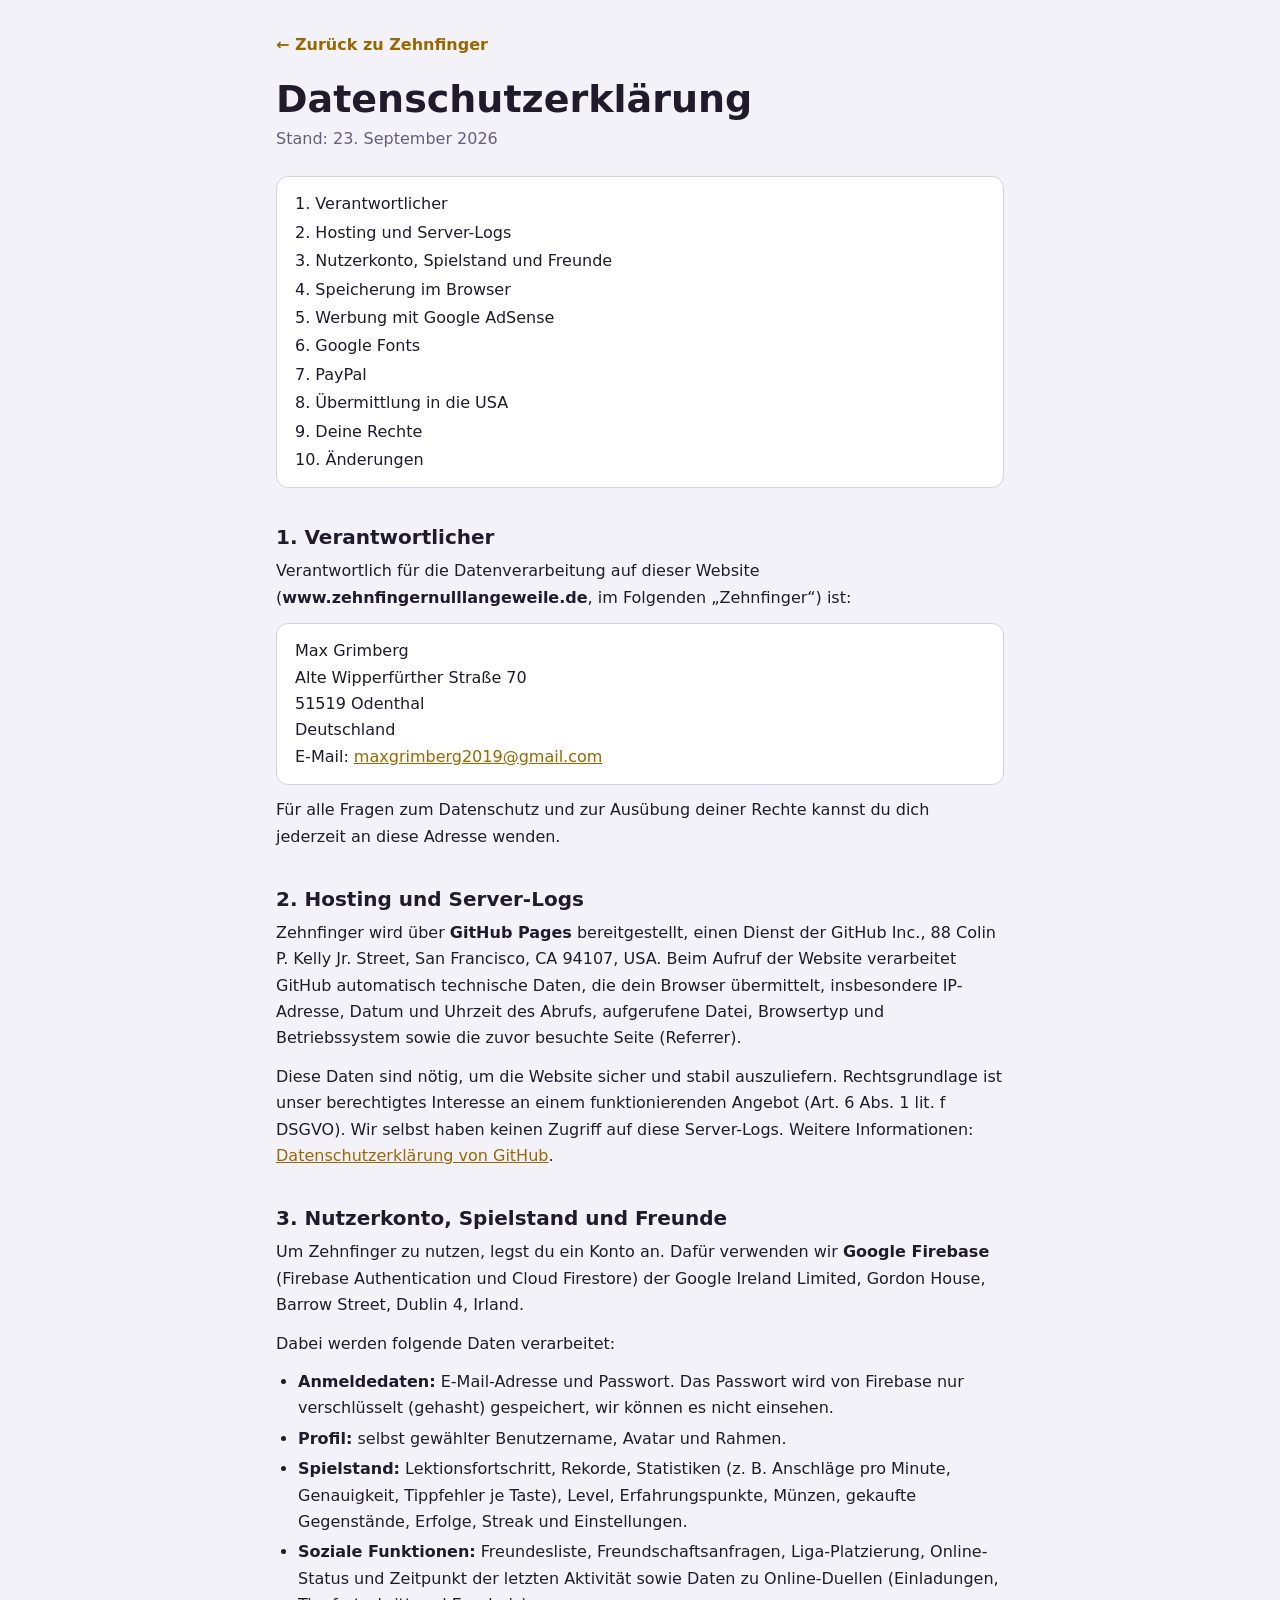
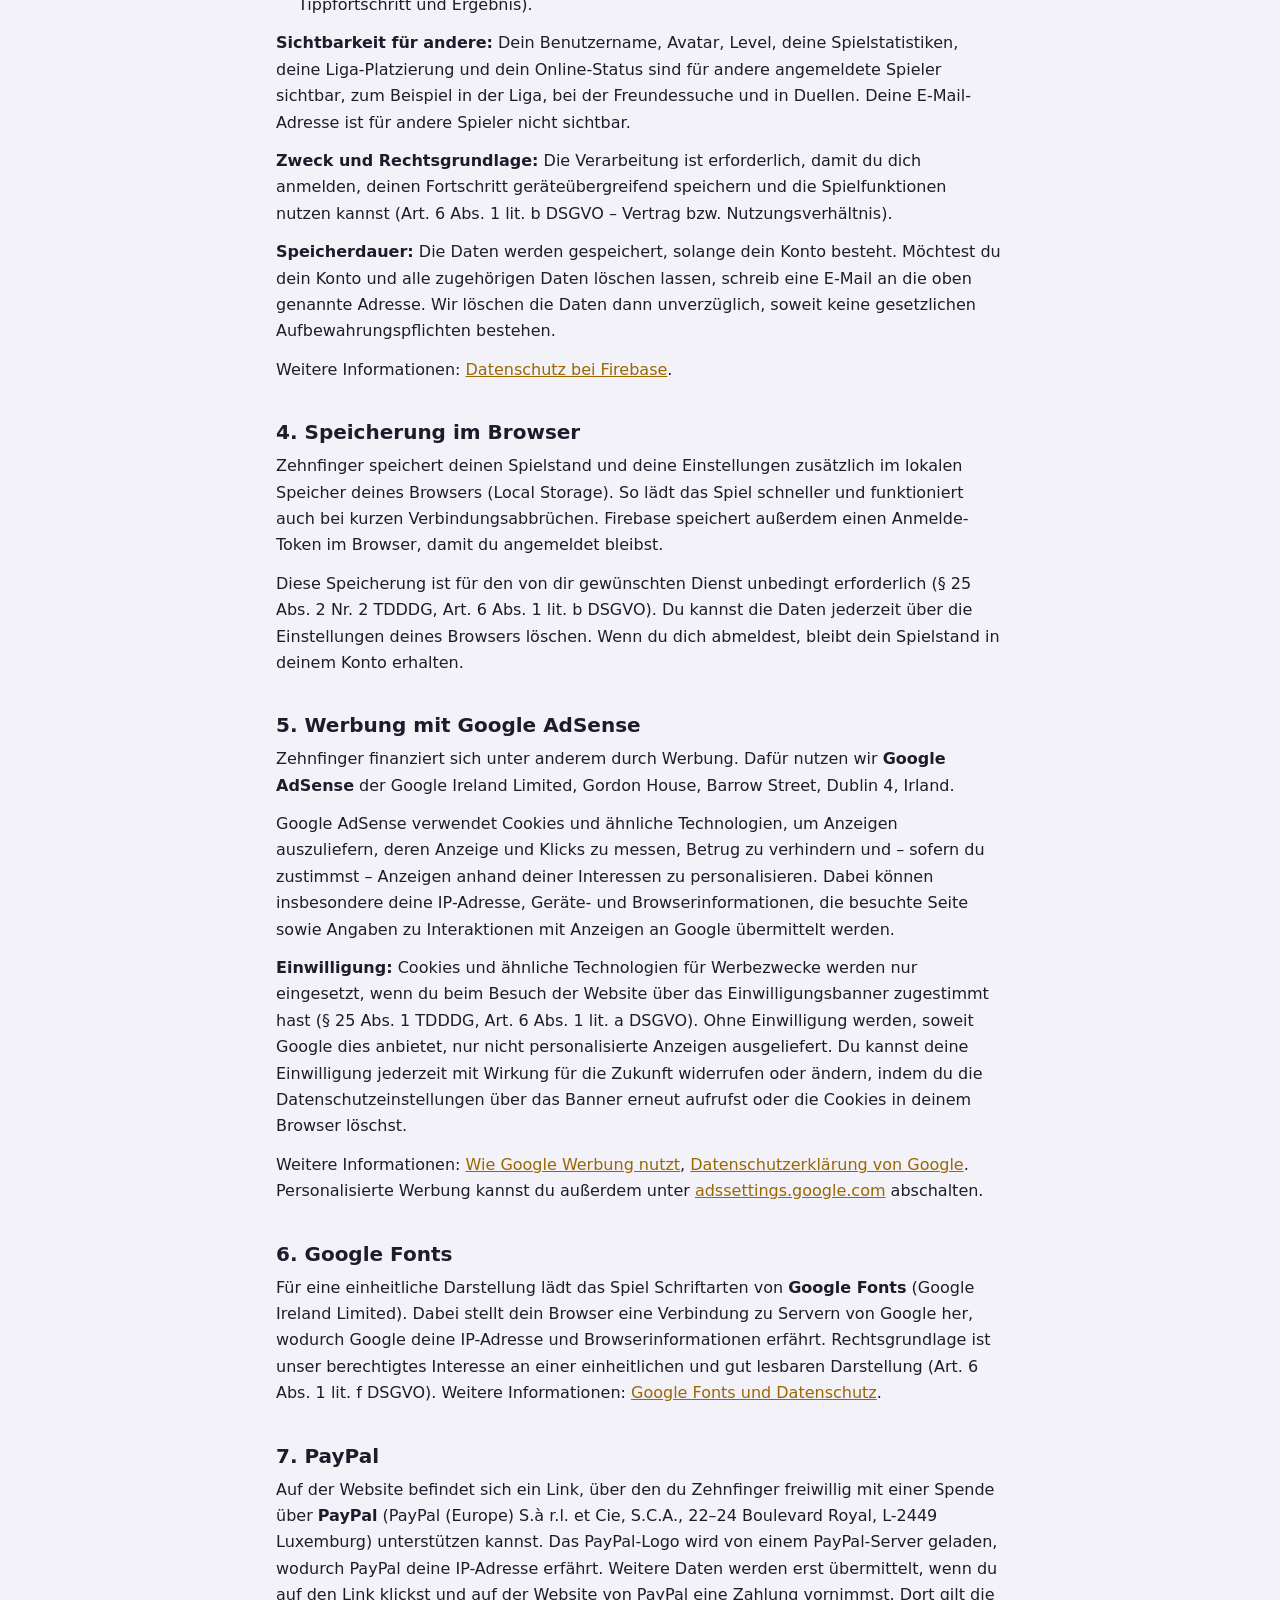
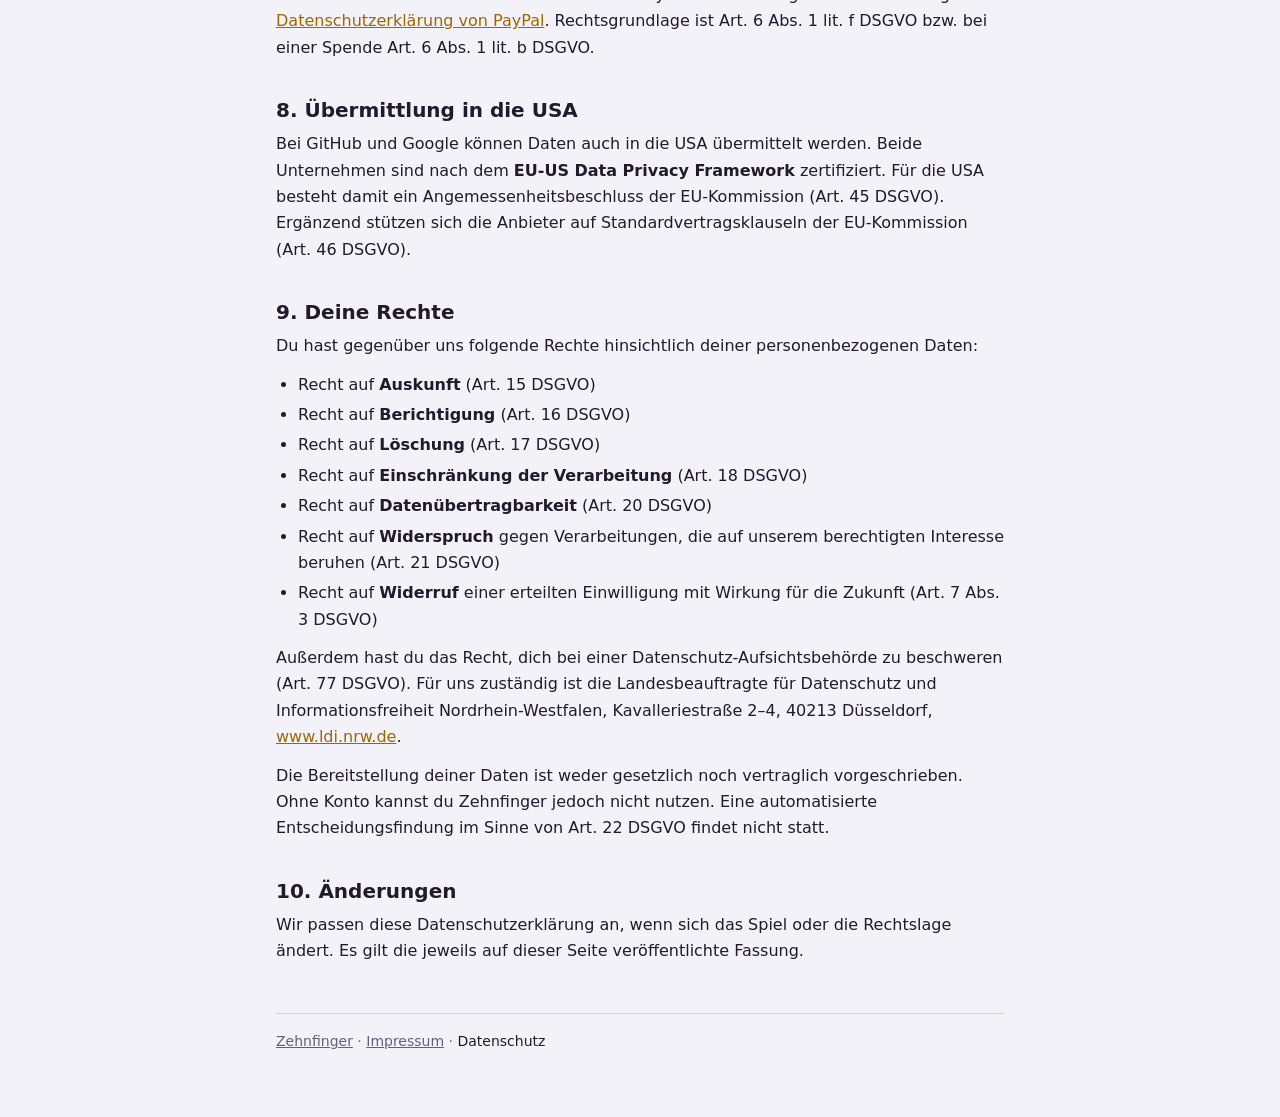
==== datenschutz.html @ feef71a9 "Datenschutzerklärung und Impressum hinzugefügt und im Spiel verlinkt Co-Authored-By: Claude Opus 5.5" ====
<!DOCTYPE html>
<html lang="de">
<head>
<meta charset="utf-8">
<meta name="viewport" content="width=device-width, initial-scale=1">
<title>Datenschutzerklärung – Zehnfinger</title>
<meta name="robots" content="index,follow">
<link rel="stylesheet" href="legal.css">
</head>
<body>
<main>
<a class="back" href="./">← Zurück zu Zehnfinger</a>
<h1>Datenschutzerklärung</h1>
<p class="muted">Stand: 23. September 2026</p>

<nav class="toc" aria-label="Inhalt">
  <a href="#verantwortlich">1. Verantwortlicher</a>
  <a href="#hosting">2. Hosting und Server-Logs</a>
  <a href="#konto">3. Nutzerkonto, Spielstand und Freunde</a>
  <a href="#lokal">4. Speicherung im Browser</a>
  <a href="#werbung">5. Werbung mit Google AdSense</a>
  <a href="#fonts">6. Google Fonts</a>
  <a href="#paypal">7. PayPal</a>
  <a href="#drittland">8. Übermittlung in die USA</a>
  <a href="#rechte">9. Deine Rechte</a>
  <a href="#aenderungen">10. Änderungen</a>
</nav>

<h2 id="verantwortlich">1. Verantwortlicher</h2>
<p>Verantwortlich für die Datenverarbeitung auf dieser Website (<b>www.zehnfingernulllangeweile.de</b>, im Folgenden „Zehnfinger“) ist:</p>
<address>Max Grimberg<br>Alte Wipperfürther Straße 70<br>51519 Odenthal<br>Deutschland<br>E-Mail: <a href="mailto:maxgrimberg2019@gmail.com">maxgrimberg2019@gmail.com</a></address>
<p>Für alle Fragen zum Datenschutz und zur Ausübung deiner Rechte kannst du dich jederzeit an diese Adresse wenden.</p>

<h2 id="hosting">2. Hosting und Server-Logs</h2>
<p>Zehnfinger wird über <b>GitHub Pages</b> bereitgestellt, einen Dienst der GitHub Inc., 88 Colin P. Kelly Jr. Street, San Francisco, CA 94107, USA. Beim Aufruf der Website verarbeitet GitHub automatisch technische Daten, die dein Browser übermittelt, insbesondere IP-Adresse, Datum und Uhrzeit des Abrufs, aufgerufene Datei, Browsertyp und Betriebssystem sowie die zuvor besuchte Seite (Referrer).</p>
<p>Diese Daten sind nötig, um die Website sicher und stabil auszuliefern. Rechtsgrundlage ist unser berechtigtes Interesse an einem funktionierenden Angebot (Art. 6 Abs. 1 lit. f DSGVO). Wir selbst haben keinen Zugriff auf diese Server-Logs. Weitere Informationen: <a href="https://docs.github.com/de/site-policy/privacy-policies/github-general-privacy-statement" target="_blank" rel="noopener">Datenschutzerklärung von GitHub</a>.</p>

<h2 id="konto">3. Nutzerkonto, Spielstand und Freunde</h2>
<p>Um Zehnfinger zu nutzen, legst du ein Konto an. Dafür verwenden wir <b>Google Firebase</b> (Firebase Authentication und Cloud Firestore) der Google Ireland Limited, Gordon House, Barrow Street, Dublin 4, Irland.</p>
<p>Dabei werden folgende Daten verarbeitet:</p>
<ul>
  <li><b>Anmeldedaten:</b> E-Mail-Adresse und Passwort. Das Passwort wird von Firebase nur verschlüsselt (gehasht) gespeichert, wir können es nicht einsehen.</li>
  <li><b>Profil:</b> selbst gewählter Benutzername, Avatar und Rahmen.</li>
  <li><b>Spielstand:</b> Lektionsfortschritt, Rekorde, Statistiken (z. B. Anschläge pro Minute, Genauigkeit, Tippfehler je Taste), Level, Erfahrungspunkte, Münzen, gekaufte Gegenstände, Erfolge, Streak und Einstellungen.</li>
  <li><b>Soziale Funktionen:</b> Freundesliste, Freundschaftsanfragen, Liga-Platzierung, Online-Status und Zeitpunkt der letzten Aktivität sowie Daten zu Online-Duellen (Einladungen, Tippfortschritt und Ergebnis).</li>
</ul>
<p><b>Sichtbarkeit für andere:</b> Dein Benutzername, Avatar, Level, deine Spielstatistiken, deine Liga-Platzierung und dein Online-Status sind für andere angemeldete Spieler sichtbar, zum Beispiel in der Liga, bei der Freundessuche und in Duellen. Deine E-Mail-Adresse ist für andere Spieler nicht sichtbar.</p>
<p><b>Zweck und Rechtsgrundlage:</b> Die Verarbeitung ist erforderlich, damit du dich anmelden, deinen Fortschritt geräteübergreifend speichern und die Spielfunktionen nutzen kannst (Art. 6 Abs. 1 lit. b DSGVO – Vertrag bzw. Nutzungsverhältnis).</p>
<p><b>Speicherdauer:</b> Die Daten werden gespeichert, solange dein Konto besteht. Möchtest du dein Konto und alle zugehörigen Daten löschen lassen, schreib eine E-Mail an die oben genannte Adresse. Wir löschen die Daten dann unverzüglich, soweit keine gesetzlichen Aufbewahrungspflichten bestehen.</p>
<p>Weitere Informationen: <a href="https://firebase.google.com/support/privacy" target="_blank" rel="noopener">Datenschutz bei Firebase</a>.</p>

<h2 id="lokal">4. Speicherung im Browser</h2>
<p>Zehnfinger speichert deinen Spielstand und deine Einstellungen zusätzlich im lokalen Speicher deines Browsers (Local Storage). So lädt das Spiel schneller und funktioniert auch bei kurzen Verbindungsabbrüchen. Firebase speichert außerdem einen Anmelde-Token im Browser, damit du angemeldet bleibst.</p>
<p>Diese Speicherung ist für den von dir gewünschten Dienst unbedingt erforderlich (§ 25 Abs. 2 Nr. 2 TDDDG, Art. 6 Abs. 1 lit. b DSGVO). Du kannst die Daten jederzeit über die Einstellungen deines Browsers löschen. Wenn du dich abmeldest, bleibt dein Spielstand in deinem Konto erhalten.</p>

<h2 id="werbung">5. Werbung mit Google AdSense</h2>
<p>Zehnfinger finanziert sich unter anderem durch Werbung. Dafür nutzen wir <b>Google AdSense</b> der Google Ireland Limited, Gordon House, Barrow Street, Dublin 4, Irland.</p>
<p>Google AdSense verwendet Cookies und ähnliche Technologien, um Anzeigen auszuliefern, deren Anzeige und Klicks zu messen, Betrug zu verhindern und – sofern du zustimmst – Anzeigen anhand deiner Interessen zu personalisieren. Dabei können insbesondere deine IP-Adresse, Geräte- und Browserinformationen, die besuchte Seite sowie Angaben zu Interaktionen mit Anzeigen an Google übermittelt werden.</p>
<p><b>Einwilligung:</b> Cookies und ähnliche Technologien für Werbezwecke werden nur eingesetzt, wenn du beim Besuch der Website über das Einwilligungsbanner zugestimmt hast (§ 25 Abs. 1 TDDDG, Art. 6 Abs. 1 lit. a DSGVO). Ohne Einwilligung werden, soweit Google dies anbietet, nur nicht personalisierte Anzeigen ausgeliefert. Du kannst deine Einwilligung jederzeit mit Wirkung für die Zukunft widerrufen oder ändern, indem du die Datenschutzeinstellungen über das Banner erneut aufrufst oder die Cookies in deinem Browser löschst.</p>
<p>Weitere Informationen: <a href="https://policies.google.com/technologies/ads?hl=de" target="_blank" rel="noopener">Wie Google Werbung nutzt</a>, <a href="https://policies.google.com/privacy?hl=de" target="_blank" rel="noopener">Datenschutzerklärung von Google</a>. Personalisierte Werbung kannst du außerdem unter <a href="https://adssettings.google.com" target="_blank" rel="noopener">adssettings.google.com</a> abschalten.</p>

<h2 id="fonts">6. Google Fonts</h2>
<p>Für eine einheitliche Darstellung lädt das Spiel Schriftarten von <b>Google Fonts</b> (Google Ireland Limited). Dabei stellt dein Browser eine Verbindung zu Servern von Google her, wodurch Google deine IP-Adresse und Browserinformationen erfährt. Rechtsgrundlage ist unser berechtigtes Interesse an einer einheitlichen und gut lesbaren Darstellung (Art. 6 Abs. 1 lit. f DSGVO). Weitere Informationen: <a href="https://developers.google.com/fonts/faq/privacy?hl=de" target="_blank" rel="noopener">Google Fonts und Datenschutz</a>.</p>

<h2 id="paypal">7. PayPal</h2>
<p>Auf der Website befindet sich ein Link, über den du Zehnfinger freiwillig mit einer Spende über <b>PayPal</b> (PayPal (Europe) S.à r.l. et Cie, S.C.A., 22–24 Boulevard Royal, L-2449 Luxemburg) unterstützen kannst. Das PayPal-Logo wird von einem PayPal-Server geladen, wodurch PayPal deine IP-Adresse erfährt. Weitere Daten werden erst übermittelt, wenn du auf den Link klickst und auf der Website von PayPal eine Zahlung vornimmst. Dort gilt die <a href="https://www.paypal.com/de/legalhub/privacy-full" target="_blank" rel="noopener">Datenschutzerklärung von PayPal</a>. Rechtsgrundlage ist Art. 6 Abs. 1 lit. f DSGVO bzw. bei einer Spende Art. 6 Abs. 1 lit. b DSGVO.</p>

<h2 id="drittland">8. Übermittlung in die USA</h2>
<p>Bei GitHub und Google können Daten auch in die USA übermittelt werden. Beide Unternehmen sind nach dem <b>EU-US Data Privacy Framework</b> zertifiziert. Für die USA besteht damit ein Angemessenheitsbeschluss der EU-Kommission (Art. 45 DSGVO). Ergänzend stützen sich die Anbieter auf Standardvertragsklauseln der EU-Kommission (Art. 46 DSGVO).</p>

<h2 id="rechte">9. Deine Rechte</h2>
<p>Du hast gegenüber uns folgende Rechte hinsichtlich deiner personenbezogenen Daten:</p>
<ul>
  <li>Recht auf <b>Auskunft</b> (Art. 15 DSGVO)</li>
  <li>Recht auf <b>Berichtigung</b> (Art. 16 DSGVO)</li>
  <li>Recht auf <b>Löschung</b> (Art. 17 DSGVO)</li>
  <li>Recht auf <b>Einschränkung der Verarbeitung</b> (Art. 18 DSGVO)</li>
  <li>Recht auf <b>Datenübertragbarkeit</b> (Art. 20 DSGVO)</li>
  <li>Recht auf <b>Widerspruch</b> gegen Verarbeitungen, die auf unserem berechtigten Interesse beruhen (Art. 21 DSGVO)</li>
  <li>Recht auf <b>Widerruf</b> einer erteilten Einwilligung mit Wirkung für die Zukunft (Art. 7 Abs. 3 DSGVO)</li>
</ul>
<p>Außerdem hast du das Recht, dich bei einer Datenschutz-Aufsichtsbehörde zu beschweren (Art. 77 DSGVO). Für uns zuständig ist die Landesbeauftragte für Datenschutz und Informationsfreiheit Nordrhein-Westfalen, Kavalleriestraße 2–4, 40213 Düsseldorf, <a href="https://www.ldi.nrw.de" target="_blank" rel="noopener">www.ldi.nrw.de</a>.</p>
<p>Die Bereitstellung deiner Daten ist weder gesetzlich noch vertraglich vorgeschrieben. Ohne Konto kannst du Zehnfinger jedoch nicht nutzen. Eine automatisierte Entscheidungsfindung im Sinne von Art. 22 DSGVO findet nicht statt.</p>

<h2 id="aenderungen">10. Änderungen</h2>
<p>Wir passen diese Datenschutzerklärung an, wenn sich das Spiel oder die Rechtslage ändert. Es gilt die jeweils auf dieser Seite veröffentlichte Fassung.</p>

<footer><a href="./">Zehnfinger</a> · <a href="impressum.html">Impressum</a> · <a href="datenschutz.html" aria-current="page">Datenschutz</a></footer>
</main>
</body>
</html>
---- legal.css ----
/* Gemeinsames Aussehen für Impressum und Datenschutz, passend zu den Farben des Spiels.
   Bewusst nur Systemschriften, damit diese Seiten nichts von Dritten nachladen. */
:root{--bg:#17151F;--surface:#211E2C;--line:#3A3549;--text:#EEEAF6;--muted:#A39DB8;--accent:#FFC857;color-scheme:dark}
@media (prefers-color-scheme:light){:root{--bg:#F4F2F9;--surface:#FFFFFF;--line:#D6D0E4;--text:#1F1B2B;--muted:#655E79;--accent:#9A6700;color-scheme:light}}
*{box-sizing:border-box}
body{margin:0;background:var(--bg);color:var(--text);font:16px/1.65 system-ui,-apple-system,'Segoe UI',Roboto,sans-serif;-webkit-font-smoothing:antialiased}
main{max-width:760px;margin:0 auto;padding:32px 16px 64px}
a{color:var(--accent)}
.back{display:inline-block;margin-bottom:20px;text-decoration:none;font-weight:600}
.back:hover{text-decoration:underline}
h1{font-size:clamp(28px,6vw,38px);line-height:1.15;margin:0 0 4px}
h2{font-size:20px;line-height:1.3;margin:36px 0 8px;scroll-margin-top:16px}
p,ul{margin:0 0 12px}
ul{padding-left:22px}
li{margin-bottom:4px}
address{font-style:normal;background:var(--surface);border:1px solid var(--line);border-radius:12px;padding:14px 18px;margin:0 0 12px}
.muted{color:var(--muted)}
.toc{display:grid;gap:2px;background:var(--surface);border:1px solid var(--line);border-radius:12px;padding:14px 18px;margin:24px 0 8px}
.toc a{text-decoration:none;color:var(--text)}
.toc a:hover{color:var(--accent)}
footer{margin-top:48px;padding-top:16px;border-top:1px solid var(--line);color:var(--muted);font-size:14px}
footer a{color:var(--muted)}
footer a[aria-current]{color:var(--text);text-decoration:none}
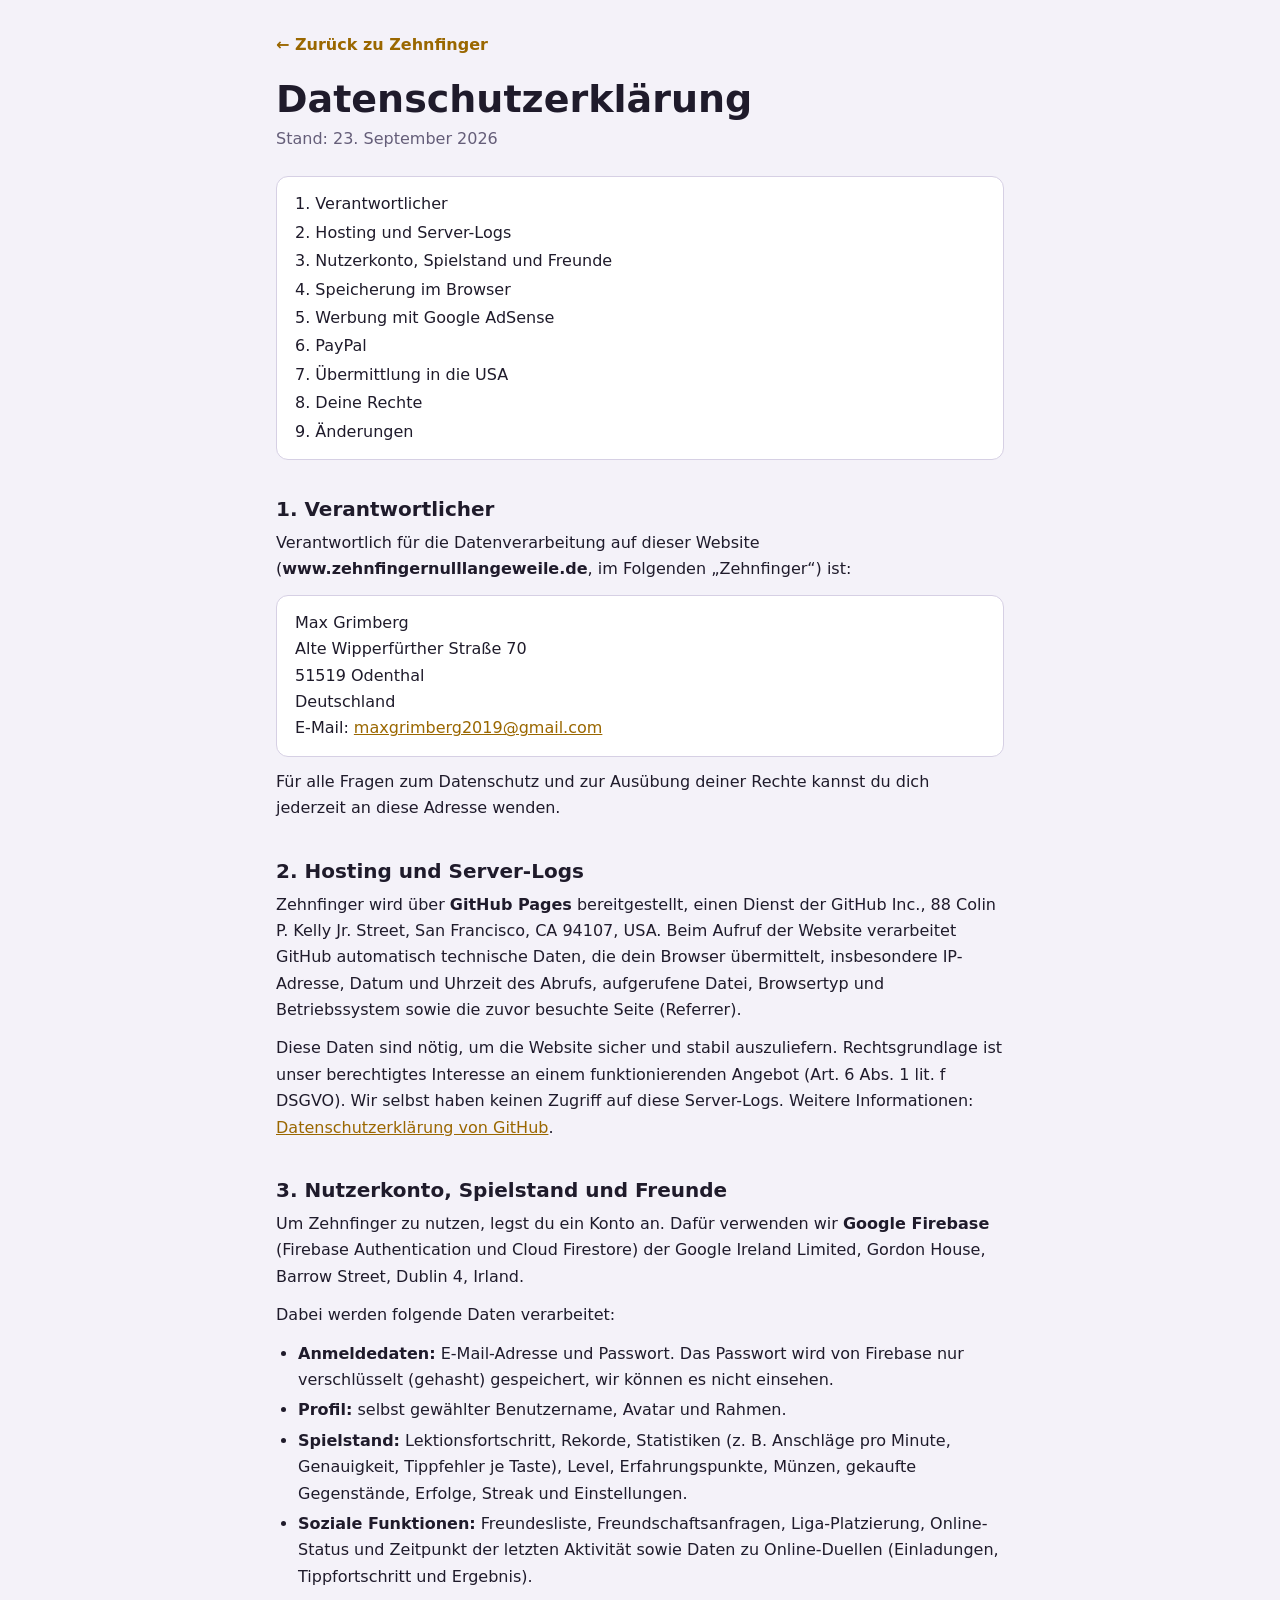
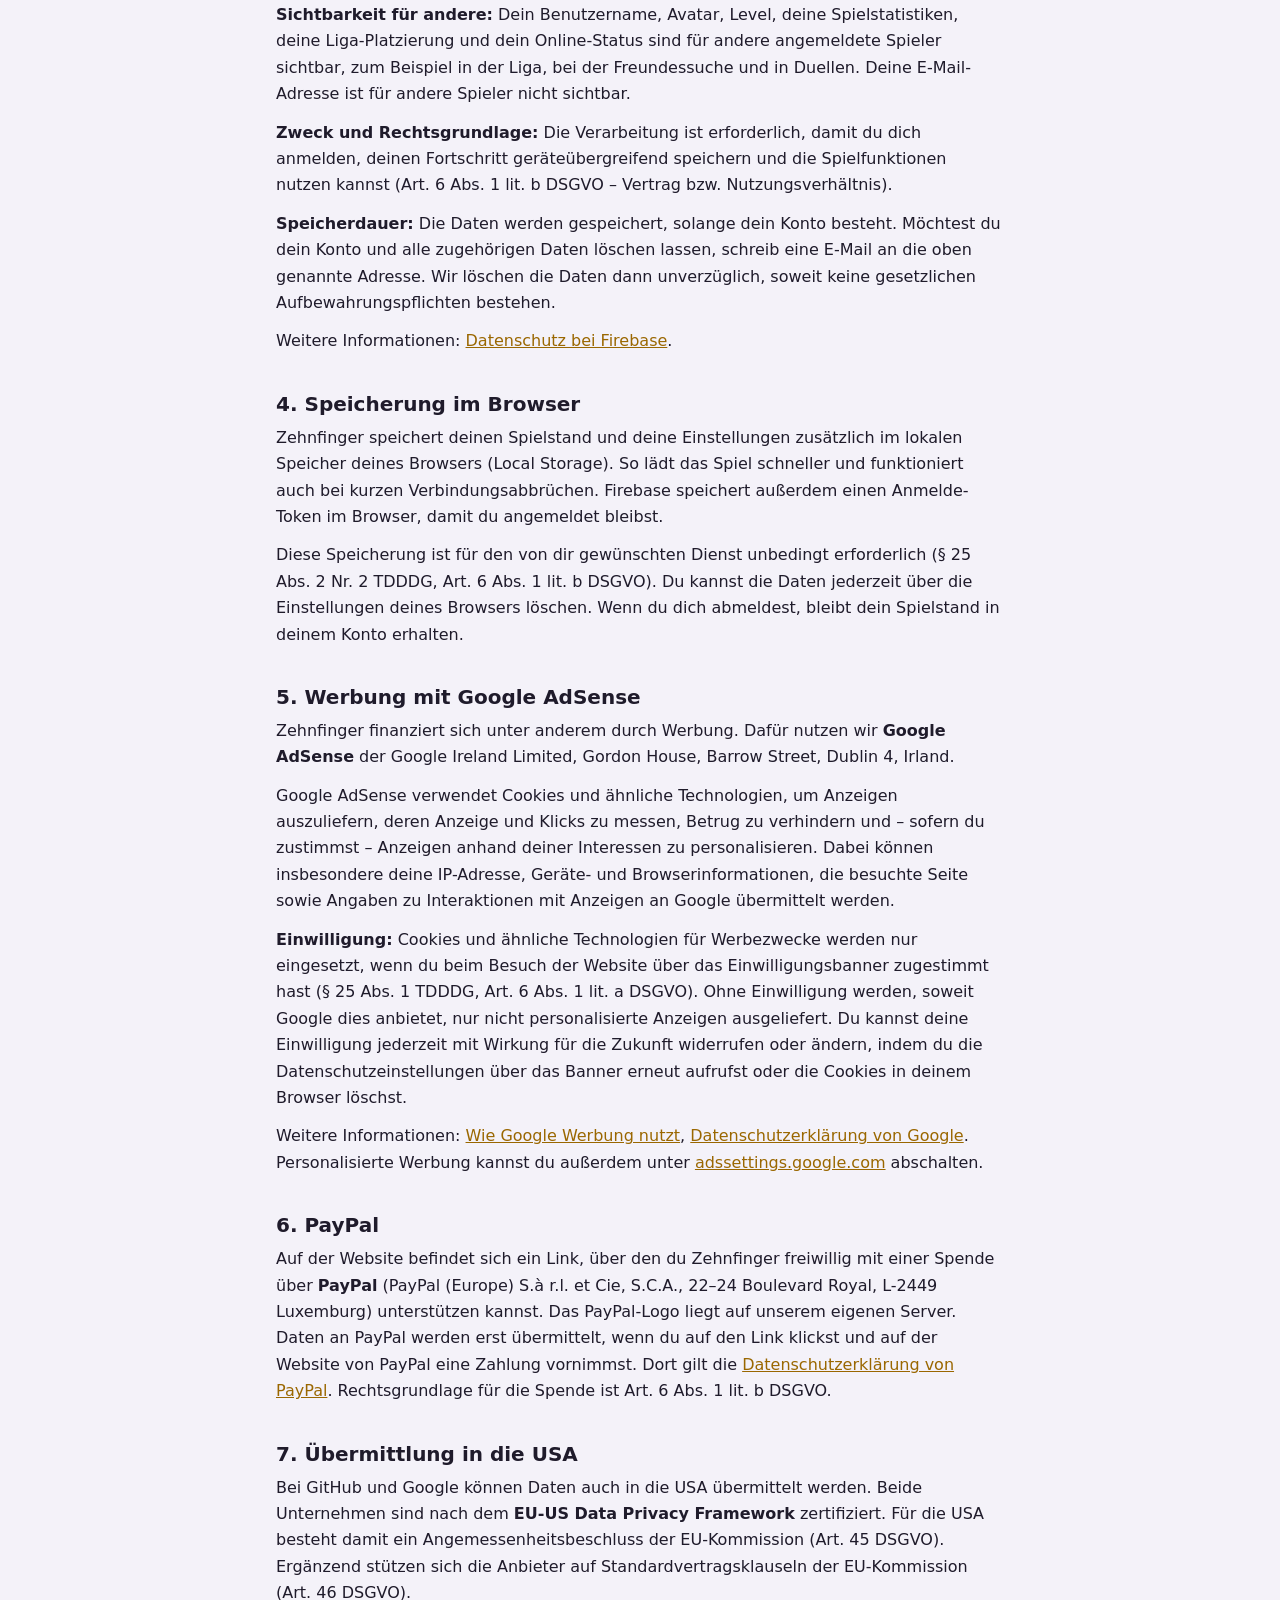
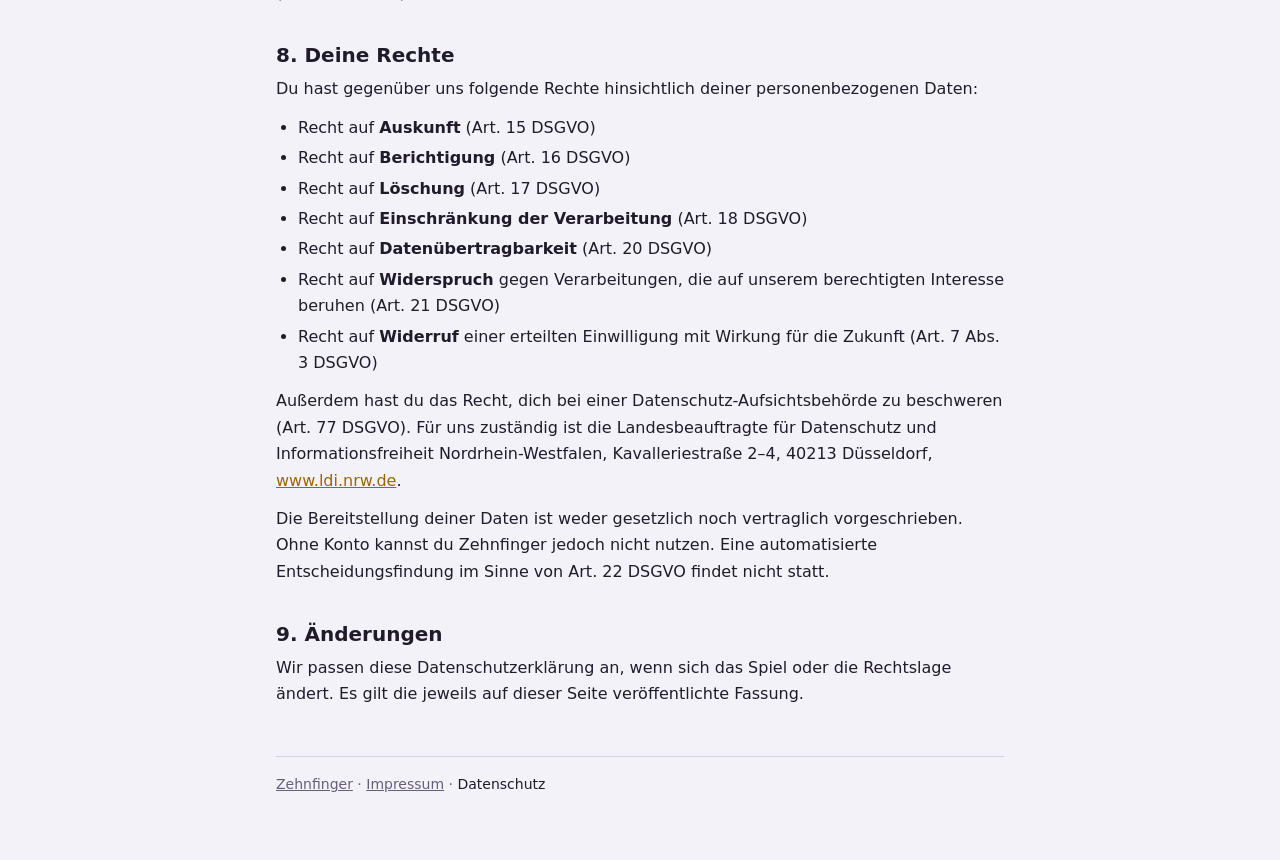
==== commit 107cb91c: "Schriften und PayPal-Logo lokal gehostet statt von Google/PayPal geladen Co-Authored-By: Claude Opus" ====
--- a/datenschutz.html
+++ b/datenschutz.html
@@ -19,11 +19,10 @@
   <a href="#konto">3. Nutzerkonto, Spielstand und Freunde</a>
   <a href="#lokal">4. Speicherung im Browser</a>
   <a href="#werbung">5. Werbung mit Google AdSense</a>
-  <a href="#fonts">6. Google Fonts</a>
-  <a href="#paypal">7. PayPal</a>
-  <a href="#drittland">8. Übermittlung in die USA</a>
-  <a href="#rechte">9. Deine Rechte</a>
-  <a href="#aenderungen">10. Änderungen</a>
+  <a href="#paypal">6. PayPal</a>
+  <a href="#drittland">7. Übermittlung in die USA</a>
+  <a href="#rechte">8. Deine Rechte</a>
+  <a href="#aenderungen">9. Änderungen</a>
 </nav>
 
 <h2 id="verantwortlich">1. Verantwortlicher</h2>
@@ -59,16 +58,14 @@
 <p><b>Einwilligung:</b> Cookies und ähnliche Technologien für Werbezwecke werden nur eingesetzt, wenn du beim Besuch der Website über das Einwilligungsbanner zugestimmt hast (§ 25 Abs. 1 TDDDG, Art. 6 Abs. 1 lit. a DSGVO). Ohne Einwilligung werden, soweit Google dies anbietet, nur nicht personalisierte Anzeigen ausgeliefert. Du kannst deine Einwilligung jederzeit mit Wirkung für die Zukunft widerrufen oder ändern, indem du die Datenschutzeinstellungen über das Banner erneut aufrufst oder die Cookies in deinem Browser löschst.</p>
 <p>Weitere Informationen: <a href="https://policies.google.com/technologies/ads?hl=de" target="_blank" rel="noopener">Wie Google Werbung nutzt</a>, <a href="https://policies.google.com/privacy?hl=de" target="_blank" rel="noopener">Datenschutzerklärung von Google</a>. Personalisierte Werbung kannst du außerdem unter <a href="https://adssettings.google.com" target="_blank" rel="noopener">adssettings.google.com</a> abschalten.</p>
 
-<h2 id="fonts">6. Google Fonts</h2>
-<p>Für eine einheitliche Darstellung lädt das Spiel Schriftarten von <b>Google Fonts</b> (Google Ireland Limited). Dabei stellt dein Browser eine Verbindung zu Servern von Google her, wodurch Google deine IP-Adresse und Browserinformationen erfährt. Rechtsgrundlage ist unser berechtigtes Interesse an einer einheitlichen und gut lesbaren Darstellung (Art. 6 Abs. 1 lit. f DSGVO). Weitere Informationen: <a href="https://developers.google.com/fonts/faq/privacy?hl=de" target="_blank" rel="noopener">Google Fonts und Datenschutz</a>.</p>
 
-<h2 id="paypal">7. PayPal</h2>
-<p>Auf der Website befindet sich ein Link, über den du Zehnfinger freiwillig mit einer Spende über <b>PayPal</b> (PayPal (Europe) S.à r.l. et Cie, S.C.A., 22–24 Boulevard Royal, L-2449 Luxemburg) unterstützen kannst. Das PayPal-Logo wird von einem PayPal-Server geladen, wodurch PayPal deine IP-Adresse erfährt. Weitere Daten werden erst übermittelt, wenn du auf den Link klickst und auf der Website von PayPal eine Zahlung vornimmst. Dort gilt die <a href="https://www.paypal.com/de/legalhub/privacy-full" target="_blank" rel="noopener">Datenschutzerklärung von PayPal</a>. Rechtsgrundlage ist Art. 6 Abs. 1 lit. f DSGVO bzw. bei einer Spende Art. 6 Abs. 1 lit. b DSGVO.</p>
+<h2 id="paypal">6. PayPal</h2>
+<p>Auf der Website befindet sich ein Link, über den du Zehnfinger freiwillig mit einer Spende über <b>PayPal</b> (PayPal (Europe) S.à r.l. et Cie, S.C.A., 22–24 Boulevard Royal, L-2449 Luxemburg) unterstützen kannst. Das PayPal-Logo liegt auf unserem eigenen Server. Daten an PayPal werden erst übermittelt, wenn du auf den Link klickst und auf der Website von PayPal eine Zahlung vornimmst. Dort gilt die <a href="https://www.paypal.com/de/legalhub/privacy-full" target="_blank" rel="noopener">Datenschutzerklärung von PayPal</a>. Rechtsgrundlage für die Spende ist Art. 6 Abs. 1 lit. b DSGVO.</p>
 
-<h2 id="drittland">8. Übermittlung in die USA</h2>
+<h2 id="drittland">7. Übermittlung in die USA</h2>
 <p>Bei GitHub und Google können Daten auch in die USA übermittelt werden. Beide Unternehmen sind nach dem <b>EU-US Data Privacy Framework</b> zertifiziert. Für die USA besteht damit ein Angemessenheitsbeschluss der EU-Kommission (Art. 45 DSGVO). Ergänzend stützen sich die Anbieter auf Standardvertragsklauseln der EU-Kommission (Art. 46 DSGVO).</p>
 
-<h2 id="rechte">9. Deine Rechte</h2>
+<h2 id="rechte">8. Deine Rechte</h2>
 <p>Du hast gegenüber uns folgende Rechte hinsichtlich deiner personenbezogenen Daten:</p>
 <ul>
   <li>Recht auf <b>Auskunft</b> (Art. 15 DSGVO)</li>
@@ -82,7 +79,7 @@
 <p>Außerdem hast du das Recht, dich bei einer Datenschutz-Aufsichtsbehörde zu beschweren (Art. 77 DSGVO). Für uns zuständig ist die Landesbeauftragte für Datenschutz und Informationsfreiheit Nordrhein-Westfalen, Kavalleriestraße 2–4, 40213 Düsseldorf, <a href="https://www.ldi.nrw.de" target="_blank" rel="noopener">www.ldi.nrw.de</a>.</p>
 <p>Die Bereitstellung deiner Daten ist weder gesetzlich noch vertraglich vorgeschrieben. Ohne Konto kannst du Zehnfinger jedoch nicht nutzen. Eine automatisierte Entscheidungsfindung im Sinne von Art. 22 DSGVO findet nicht statt.</p>
 
-<h2 id="aenderungen">10. Änderungen</h2>
+<h2 id="aenderungen">9. Änderungen</h2>
 <p>Wir passen diese Datenschutzerklärung an, wenn sich das Spiel oder die Rechtslage ändert. Es gilt die jeweils auf dieser Seite veröffentlichte Fassung.</p>
 
 <footer><a href="./">Zehnfinger</a> · <a href="impressum.html">Impressum</a> · <a href="datenschutz.html" aria-current="page">Datenschutz</a></footer>
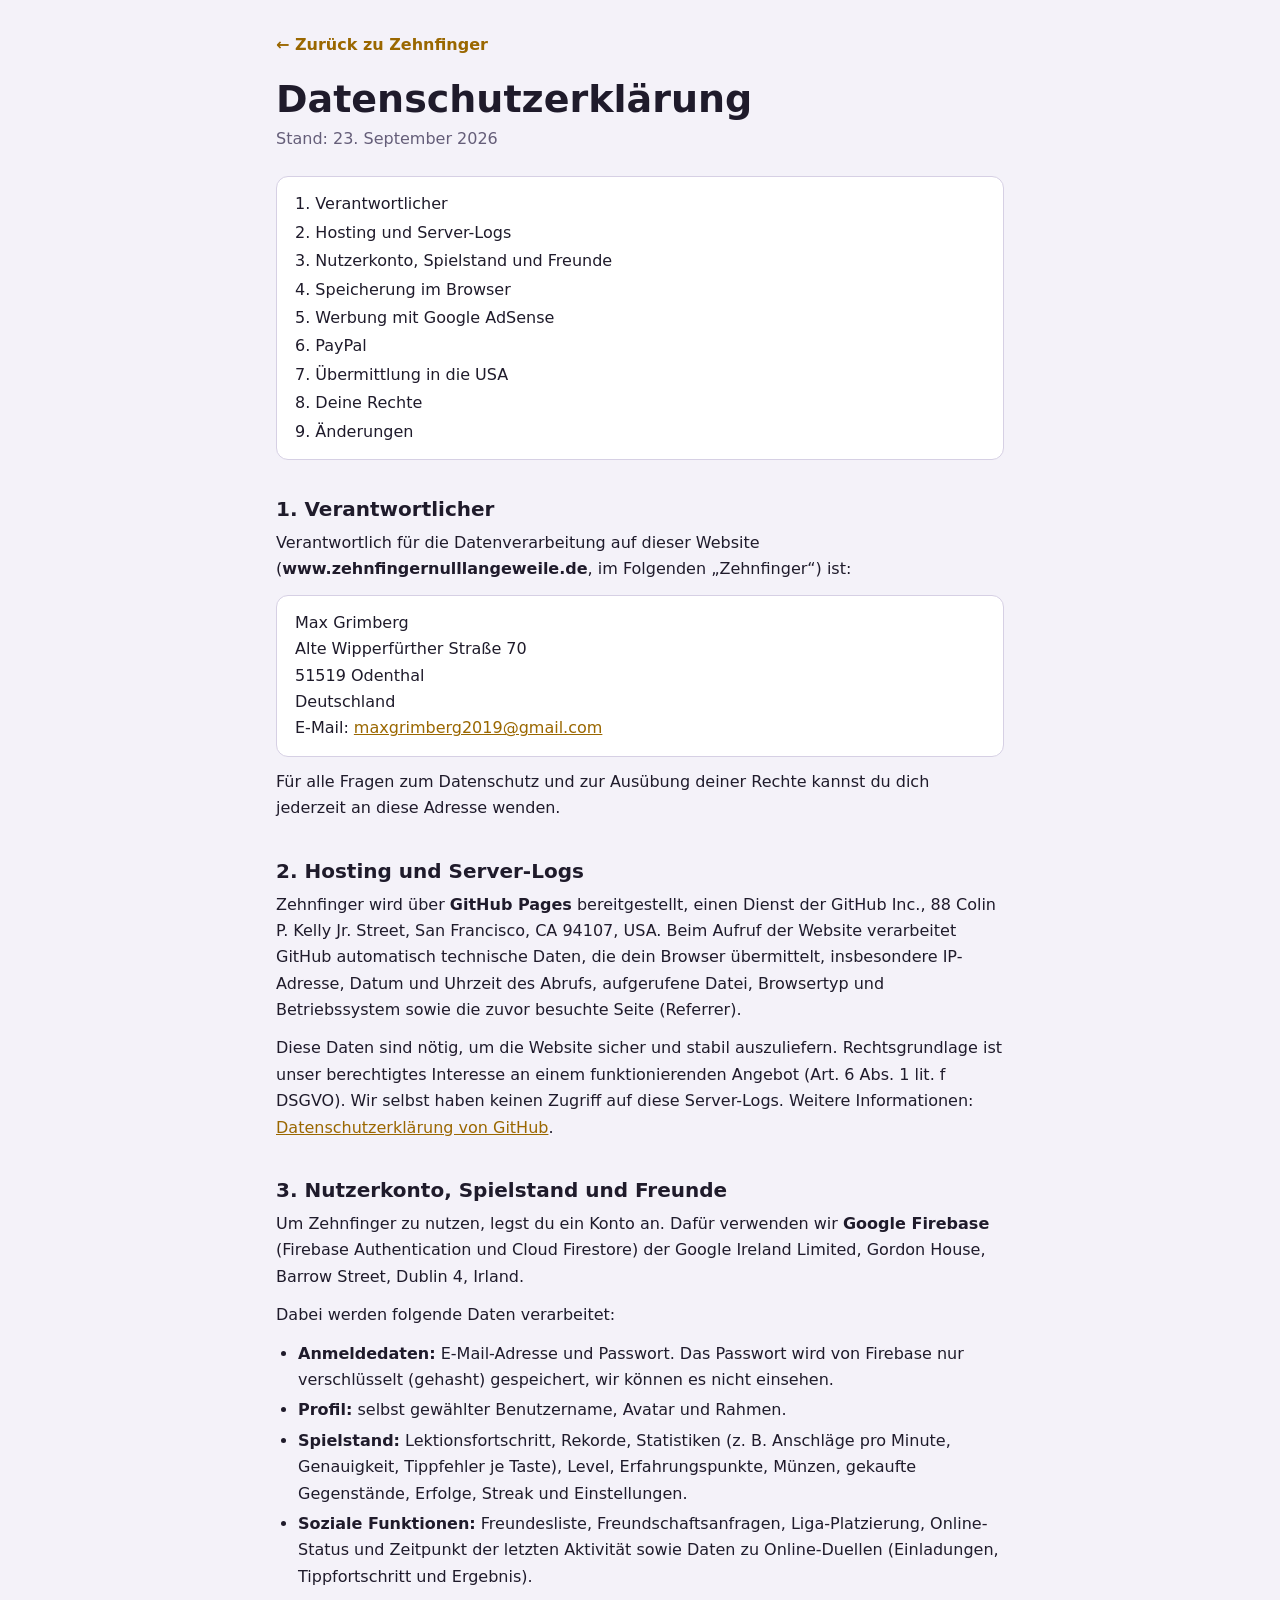
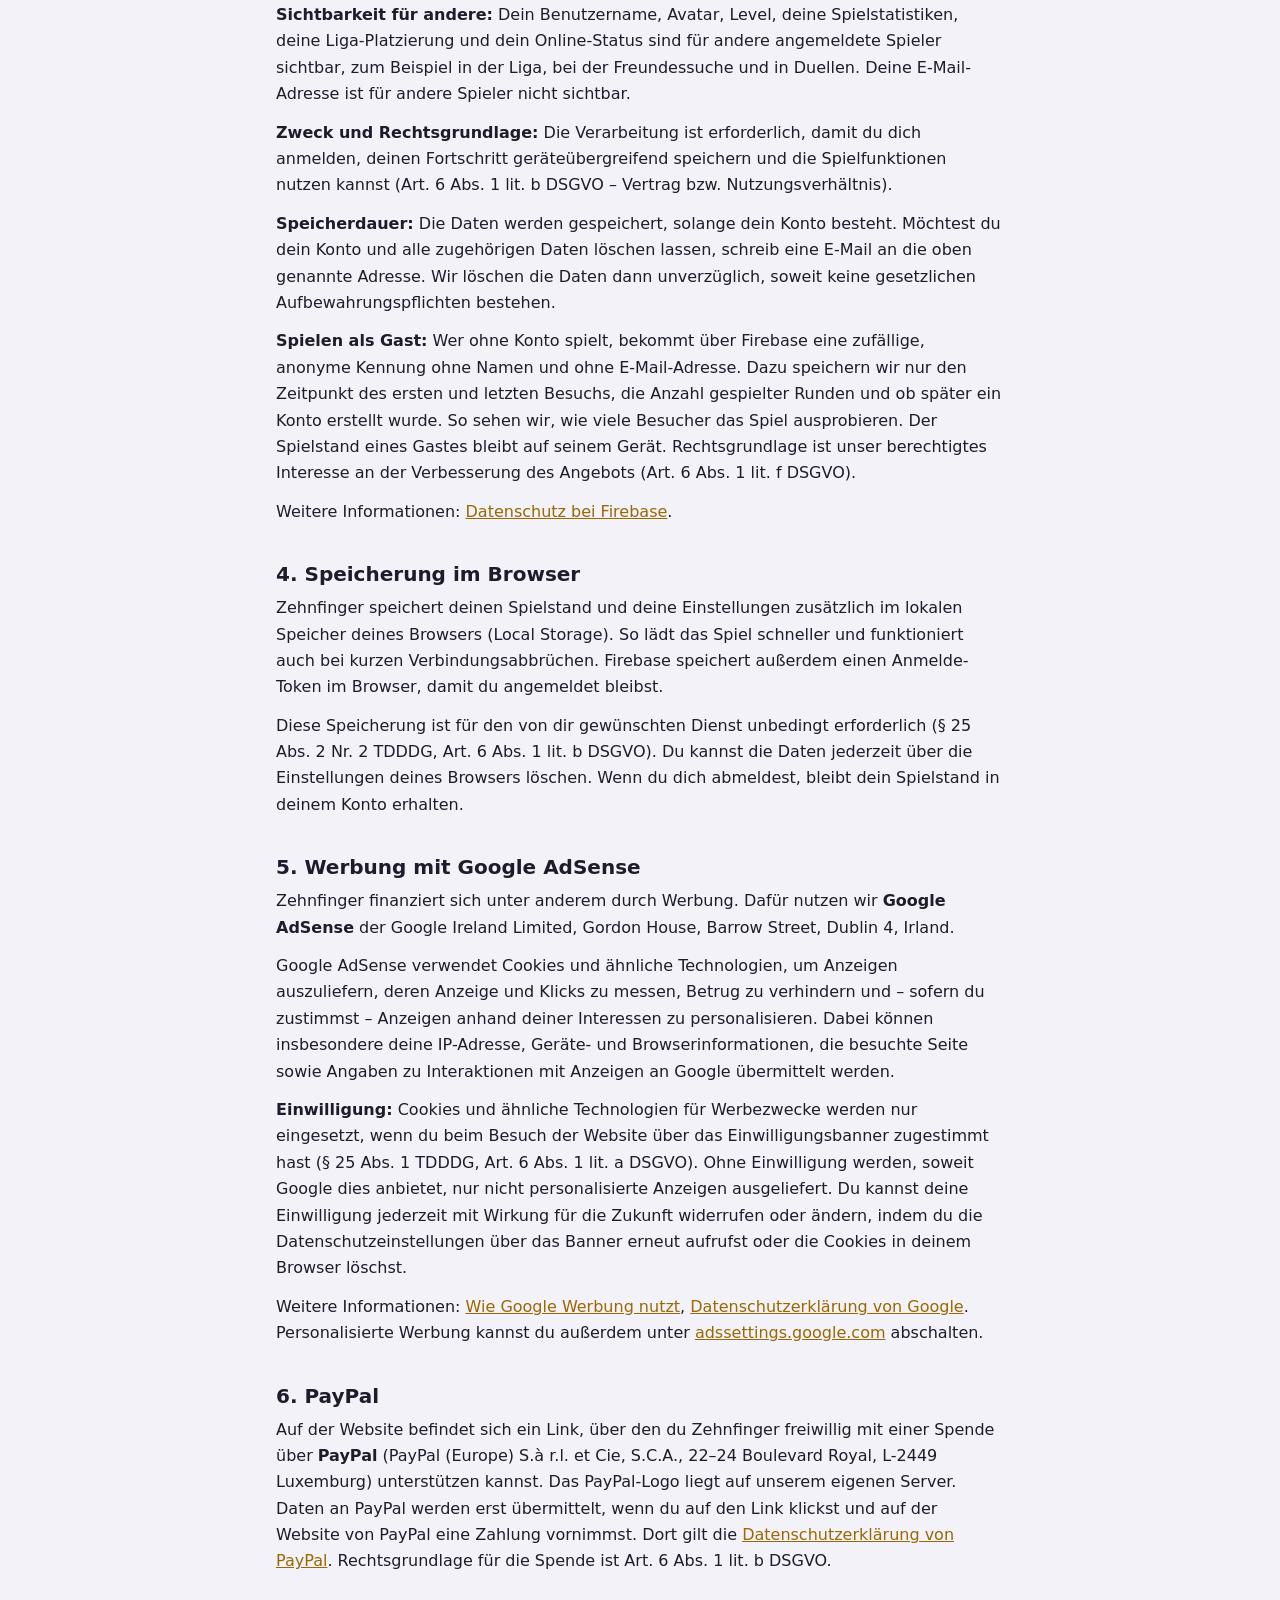
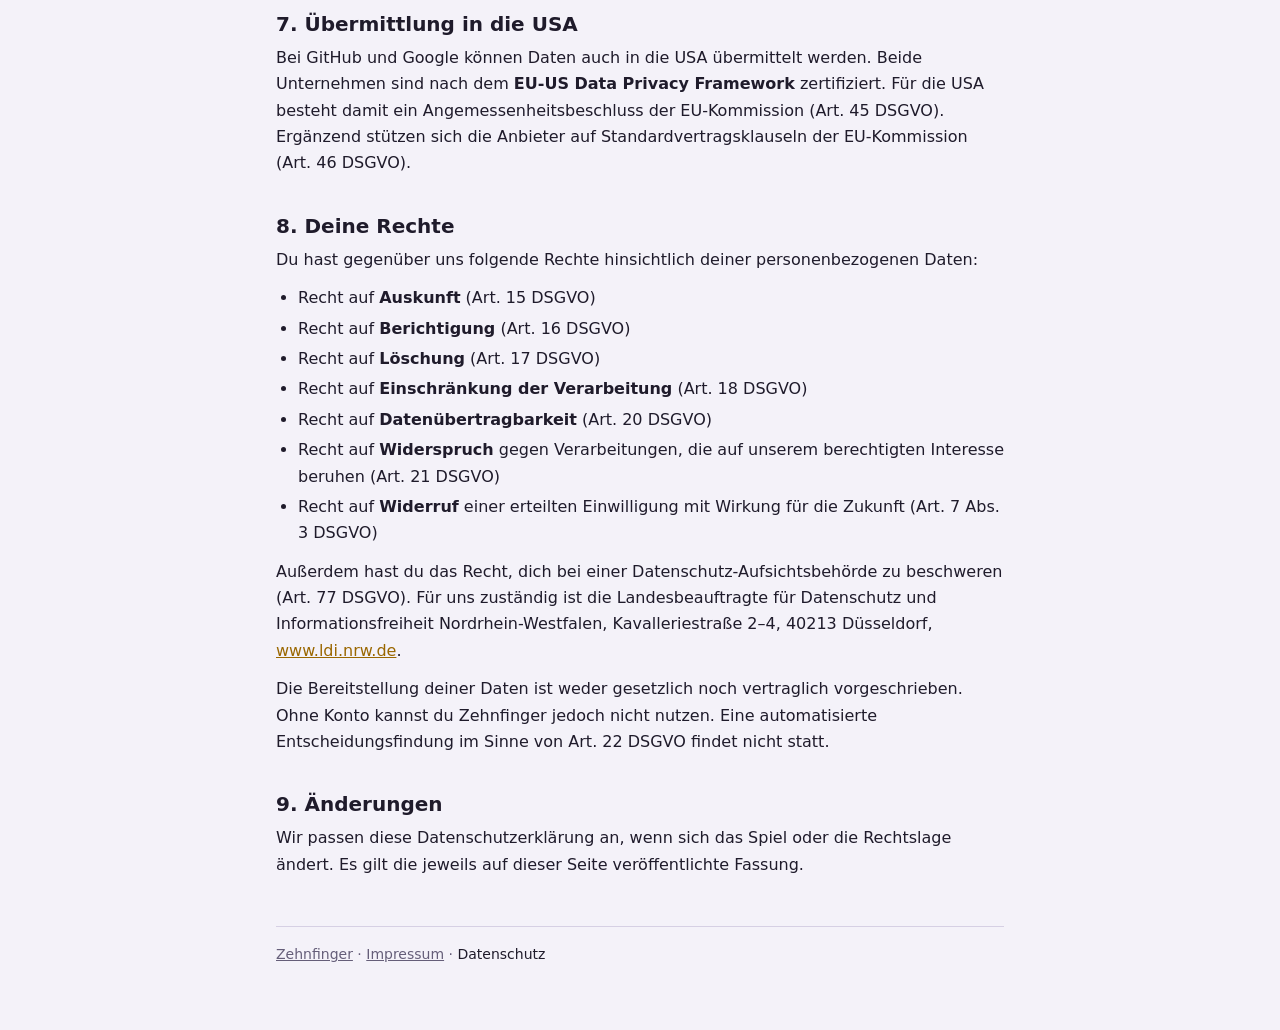
==== commit 7151afa2: "Anonyme Gast-Statistik im Entwicklerbereich; Gast-Konto wird beim Registrieren übernommen Co-Authore" ====
--- a/datenschutz.html
+++ b/datenschutz.html
@@ -46,6 +46,7 @@
 <p><b>Sichtbarkeit für andere:</b> Dein Benutzername, Avatar, Level, deine Spielstatistiken, deine Liga-Platzierung und dein Online-Status sind für andere angemeldete Spieler sichtbar, zum Beispiel in der Liga, bei der Freundessuche und in Duellen. Deine E-Mail-Adresse ist für andere Spieler nicht sichtbar.</p>
 <p><b>Zweck und Rechtsgrundlage:</b> Die Verarbeitung ist erforderlich, damit du dich anmelden, deinen Fortschritt geräteübergreifend speichern und die Spielfunktionen nutzen kannst (Art. 6 Abs. 1 lit. b DSGVO – Vertrag bzw. Nutzungsverhältnis).</p>
 <p><b>Speicherdauer:</b> Die Daten werden gespeichert, solange dein Konto besteht. Möchtest du dein Konto und alle zugehörigen Daten löschen lassen, schreib eine E-Mail an die oben genannte Adresse. Wir löschen die Daten dann unverzüglich, soweit keine gesetzlichen Aufbewahrungspflichten bestehen.</p>
+<p><b>Spielen als Gast:</b> Wer ohne Konto spielt, bekommt über Firebase eine zufällige, anonyme Kennung ohne Namen und ohne E-Mail-Adresse. Dazu speichern wir nur den Zeitpunkt des ersten und letzten Besuchs, die Anzahl gespielter Runden und ob später ein Konto erstellt wurde. So sehen wir, wie viele Besucher das Spiel ausprobieren. Der Spielstand eines Gastes bleibt auf seinem Gerät. Rechtsgrundlage ist unser berechtigtes Interesse an der Verbesserung des Angebots (Art. 6 Abs. 1 lit. f DSGVO).</p>
 <p>Weitere Informationen: <a href="https://firebase.google.com/support/privacy" target="_blank" rel="noopener">Datenschutz bei Firebase</a>.</p>
 
 <h2 id="lokal">4. Speicherung im Browser</h2>
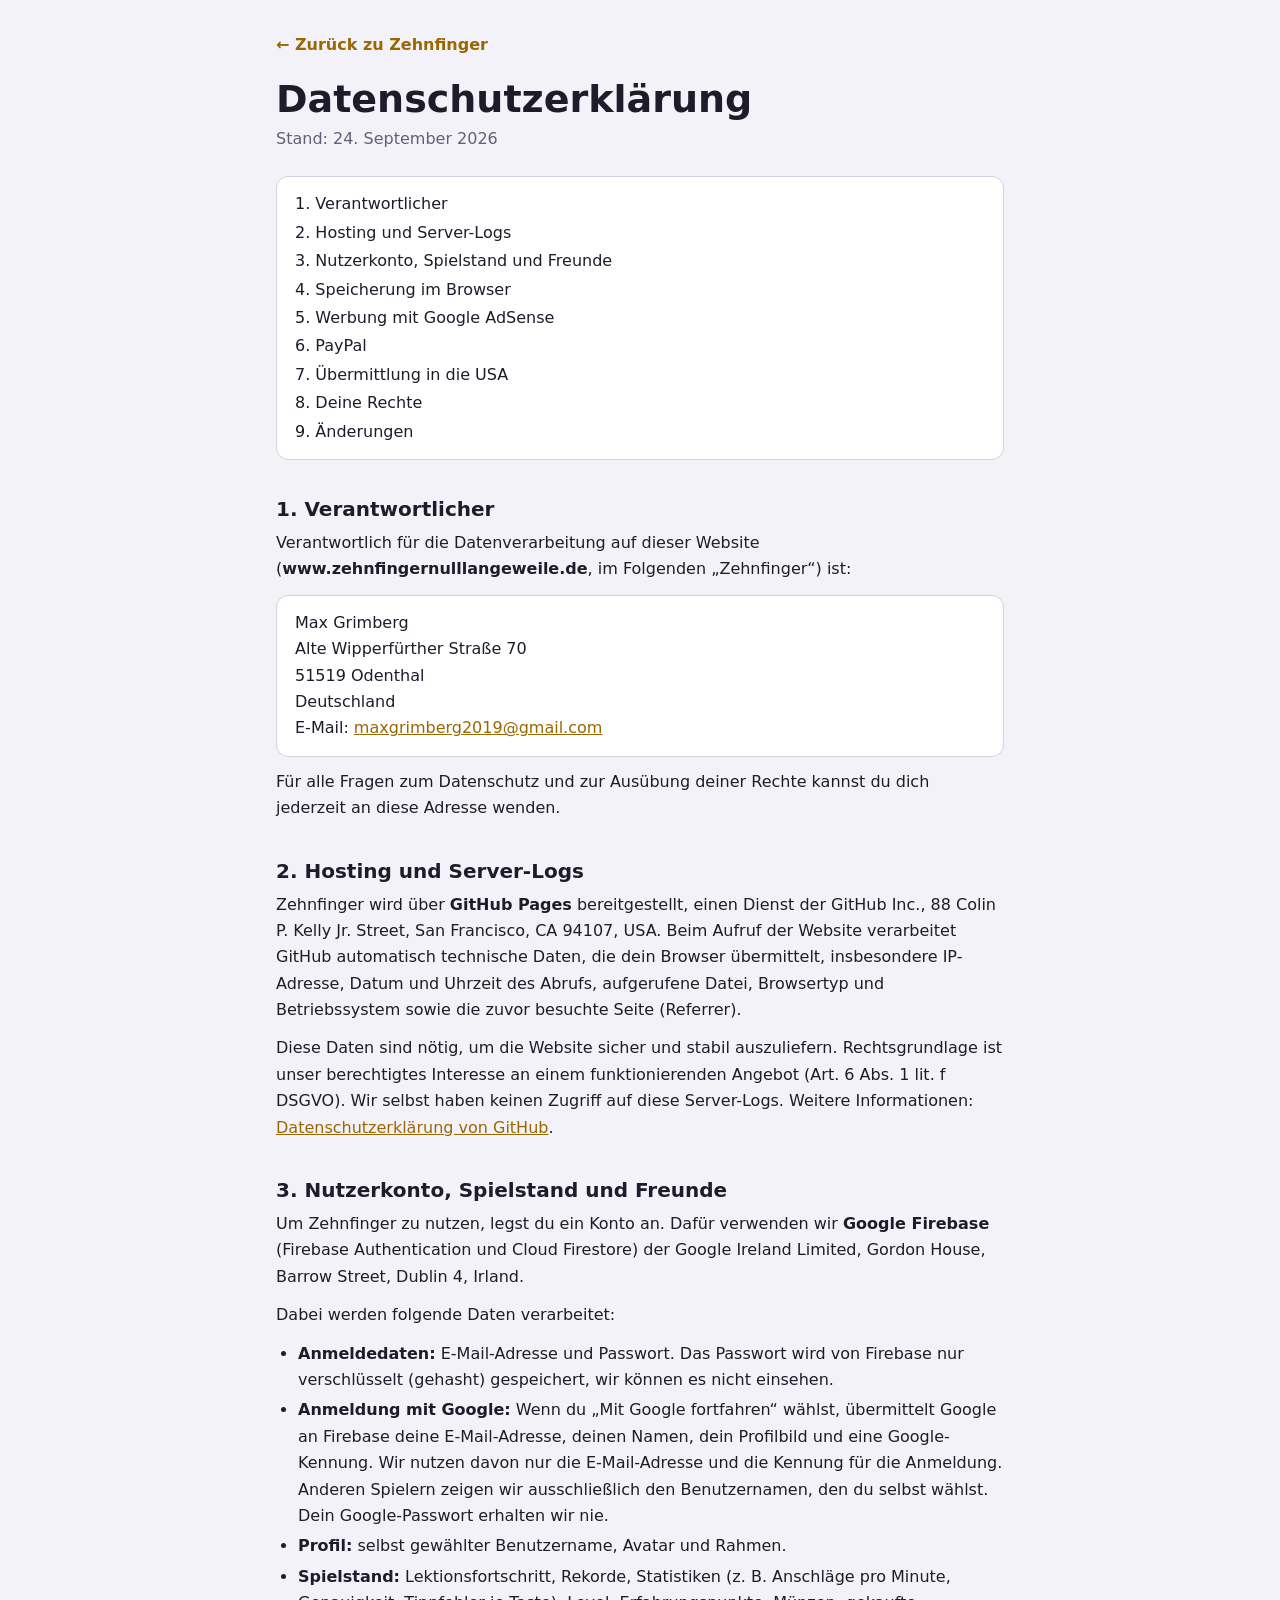
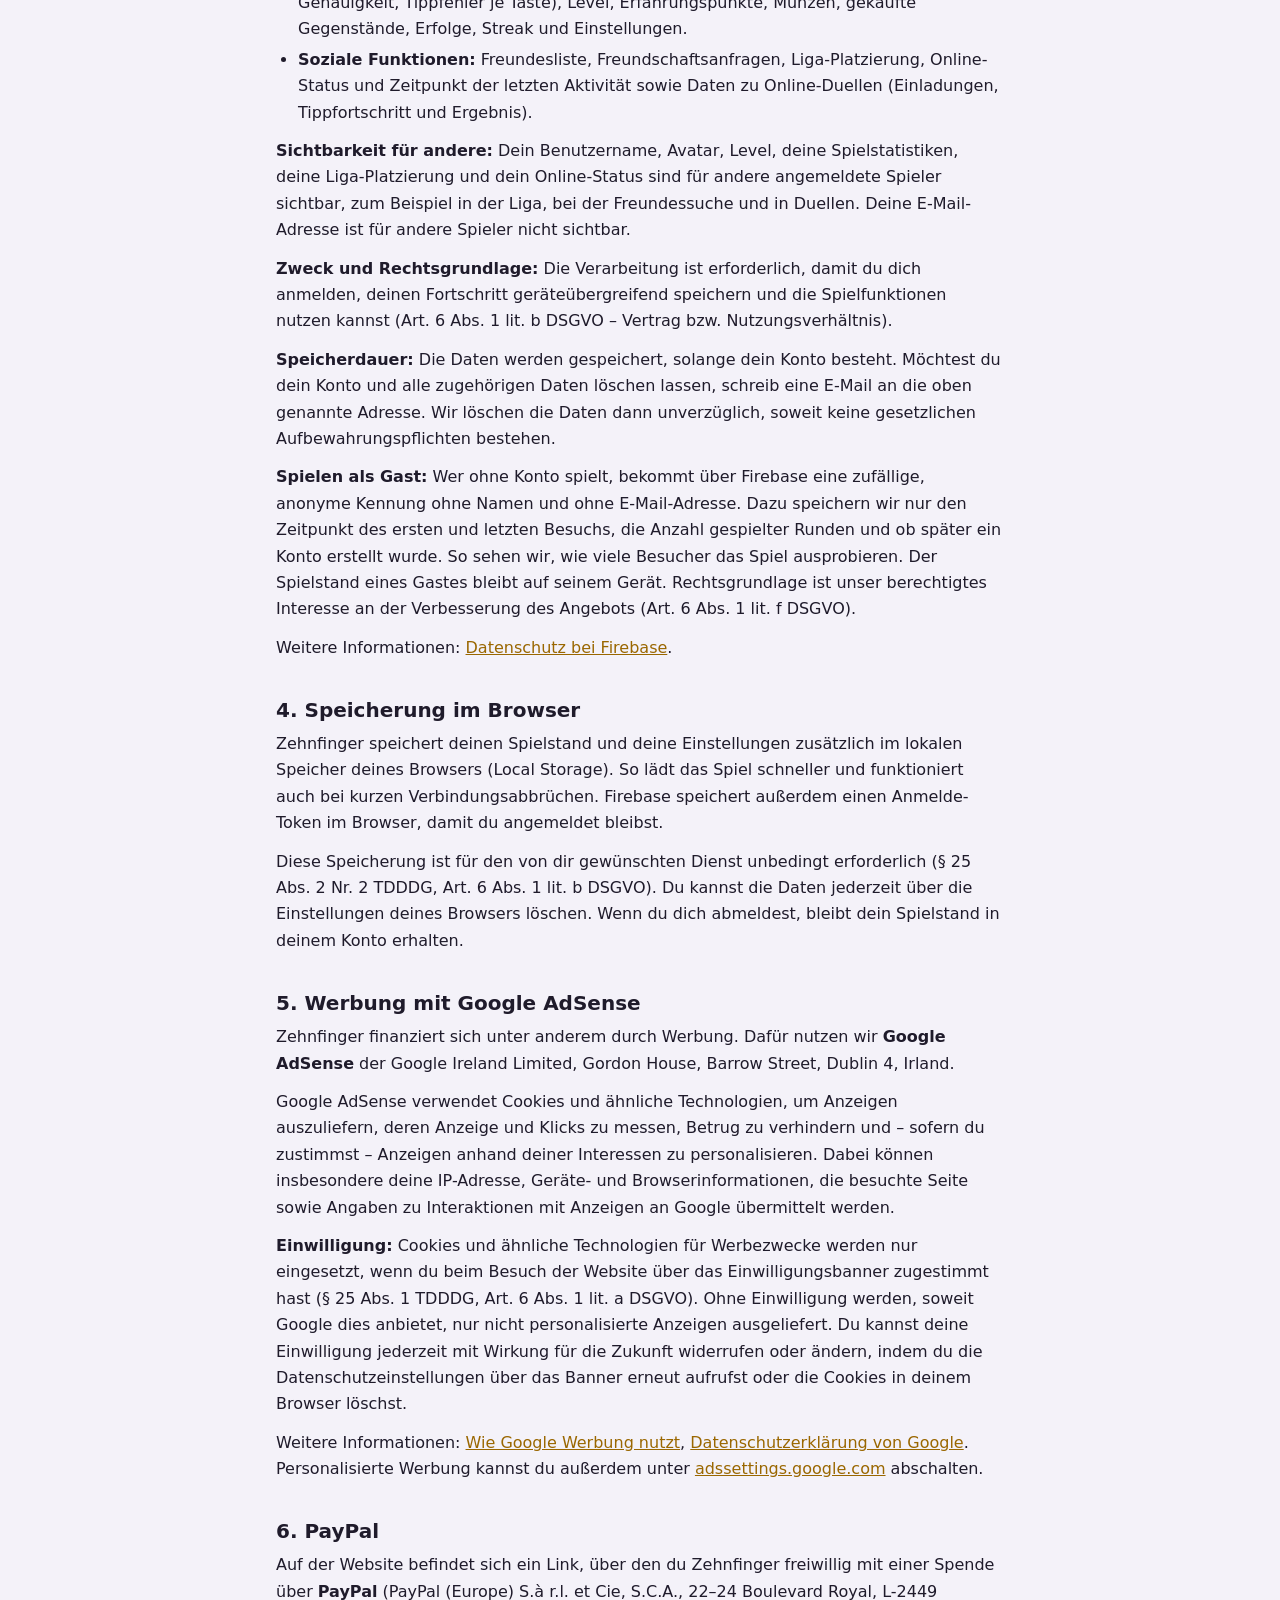
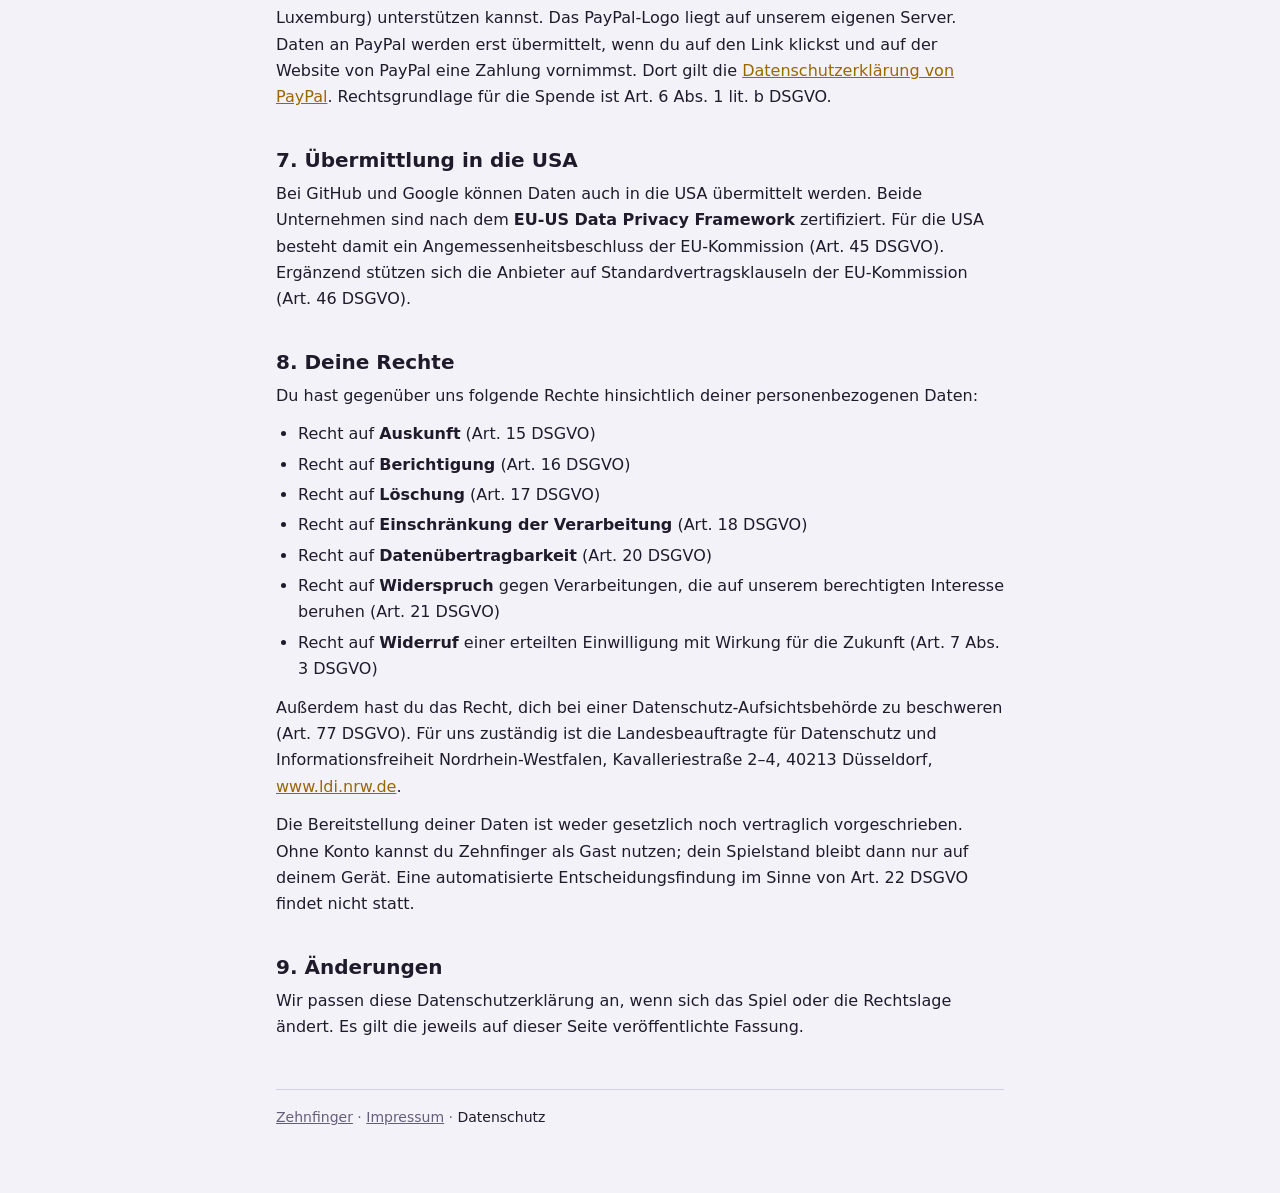
==== commit 19150f97: "Mit Google anmelden: Knopf auf dem Startbildschirm, eigener Benutzername, Gast-Übernahme, Konto lösc" ====
--- a/datenschutz.html
+++ b/datenschutz.html
@@ -11,7 +11,7 @@
 <main>
 <a class="back" href="./">← Zurück zu Zehnfinger</a>
 <h1>Datenschutzerklärung</h1>
-<p class="muted">Stand: 23. September 2026</p>
+<p class="muted">Stand: 24. September 2026</p>
 
 <nav class="toc" aria-label="Inhalt">
   <a href="#verantwortlich">1. Verantwortlicher</a>
@@ -39,6 +39,7 @@
 <p>Dabei werden folgende Daten verarbeitet:</p>
 <ul>
   <li><b>Anmeldedaten:</b> E-Mail-Adresse und Passwort. Das Passwort wird von Firebase nur verschlüsselt (gehasht) gespeichert, wir können es nicht einsehen.</li>
+  <li><b>Anmeldung mit Google:</b> Wenn du „Mit Google fortfahren“ wählst, übermittelt Google an Firebase deine E-Mail-Adresse, deinen Namen, dein Profilbild und eine Google-Kennung. Wir nutzen davon nur die E-Mail-Adresse und die Kennung für die Anmeldung. Anderen Spielern zeigen wir ausschließlich den Benutzernamen, den du selbst wählst. Dein Google-Passwort erhalten wir nie.</li>
   <li><b>Profil:</b> selbst gewählter Benutzername, Avatar und Rahmen.</li>
   <li><b>Spielstand:</b> Lektionsfortschritt, Rekorde, Statistiken (z. B. Anschläge pro Minute, Genauigkeit, Tippfehler je Taste), Level, Erfahrungspunkte, Münzen, gekaufte Gegenstände, Erfolge, Streak und Einstellungen.</li>
   <li><b>Soziale Funktionen:</b> Freundesliste, Freundschaftsanfragen, Liga-Platzierung, Online-Status und Zeitpunkt der letzten Aktivität sowie Daten zu Online-Duellen (Einladungen, Tippfortschritt und Ergebnis).</li>
@@ -78,7 +79,7 @@
   <li>Recht auf <b>Widerruf</b> einer erteilten Einwilligung mit Wirkung für die Zukunft (Art. 7 Abs. 3 DSGVO)</li>
 </ul>
 <p>Außerdem hast du das Recht, dich bei einer Datenschutz-Aufsichtsbehörde zu beschweren (Art. 77 DSGVO). Für uns zuständig ist die Landesbeauftragte für Datenschutz und Informationsfreiheit Nordrhein-Westfalen, Kavalleriestraße 2–4, 40213 Düsseldorf, <a href="https://www.ldi.nrw.de" target="_blank" rel="noopener">www.ldi.nrw.de</a>.</p>
-<p>Die Bereitstellung deiner Daten ist weder gesetzlich noch vertraglich vorgeschrieben. Ohne Konto kannst du Zehnfinger jedoch nicht nutzen. Eine automatisierte Entscheidungsfindung im Sinne von Art. 22 DSGVO findet nicht statt.</p>
+<p>Die Bereitstellung deiner Daten ist weder gesetzlich noch vertraglich vorgeschrieben. Ohne Konto kannst du Zehnfinger als Gast nutzen; dein Spielstand bleibt dann nur auf deinem Gerät. Eine automatisierte Entscheidungsfindung im Sinne von Art. 22 DSGVO findet nicht statt.</p>
 
 <h2 id="aenderungen">9. Änderungen</h2>
 <p>Wir passen diese Datenschutzerklärung an, wenn sich das Spiel oder die Rechtslage ändert. Es gilt die jeweils auf dieser Seite veröffentlichte Fassung.</p>
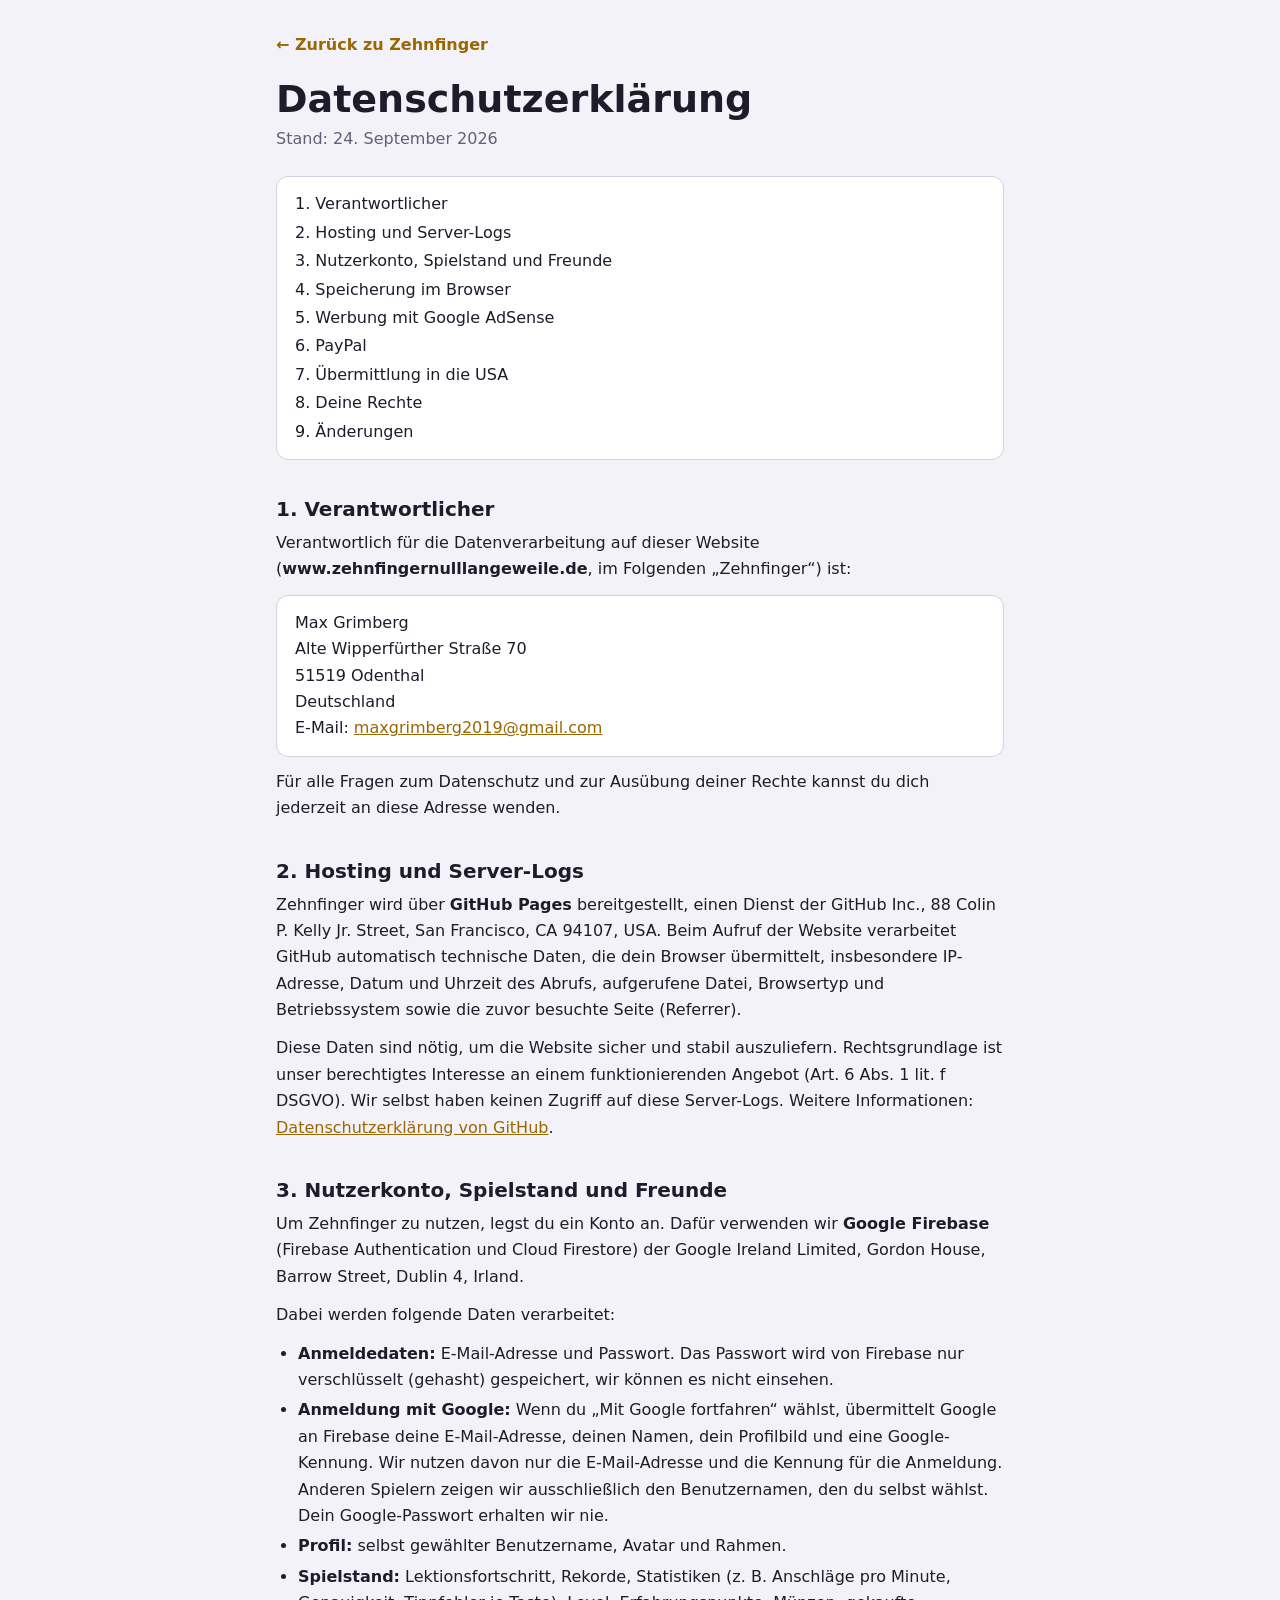
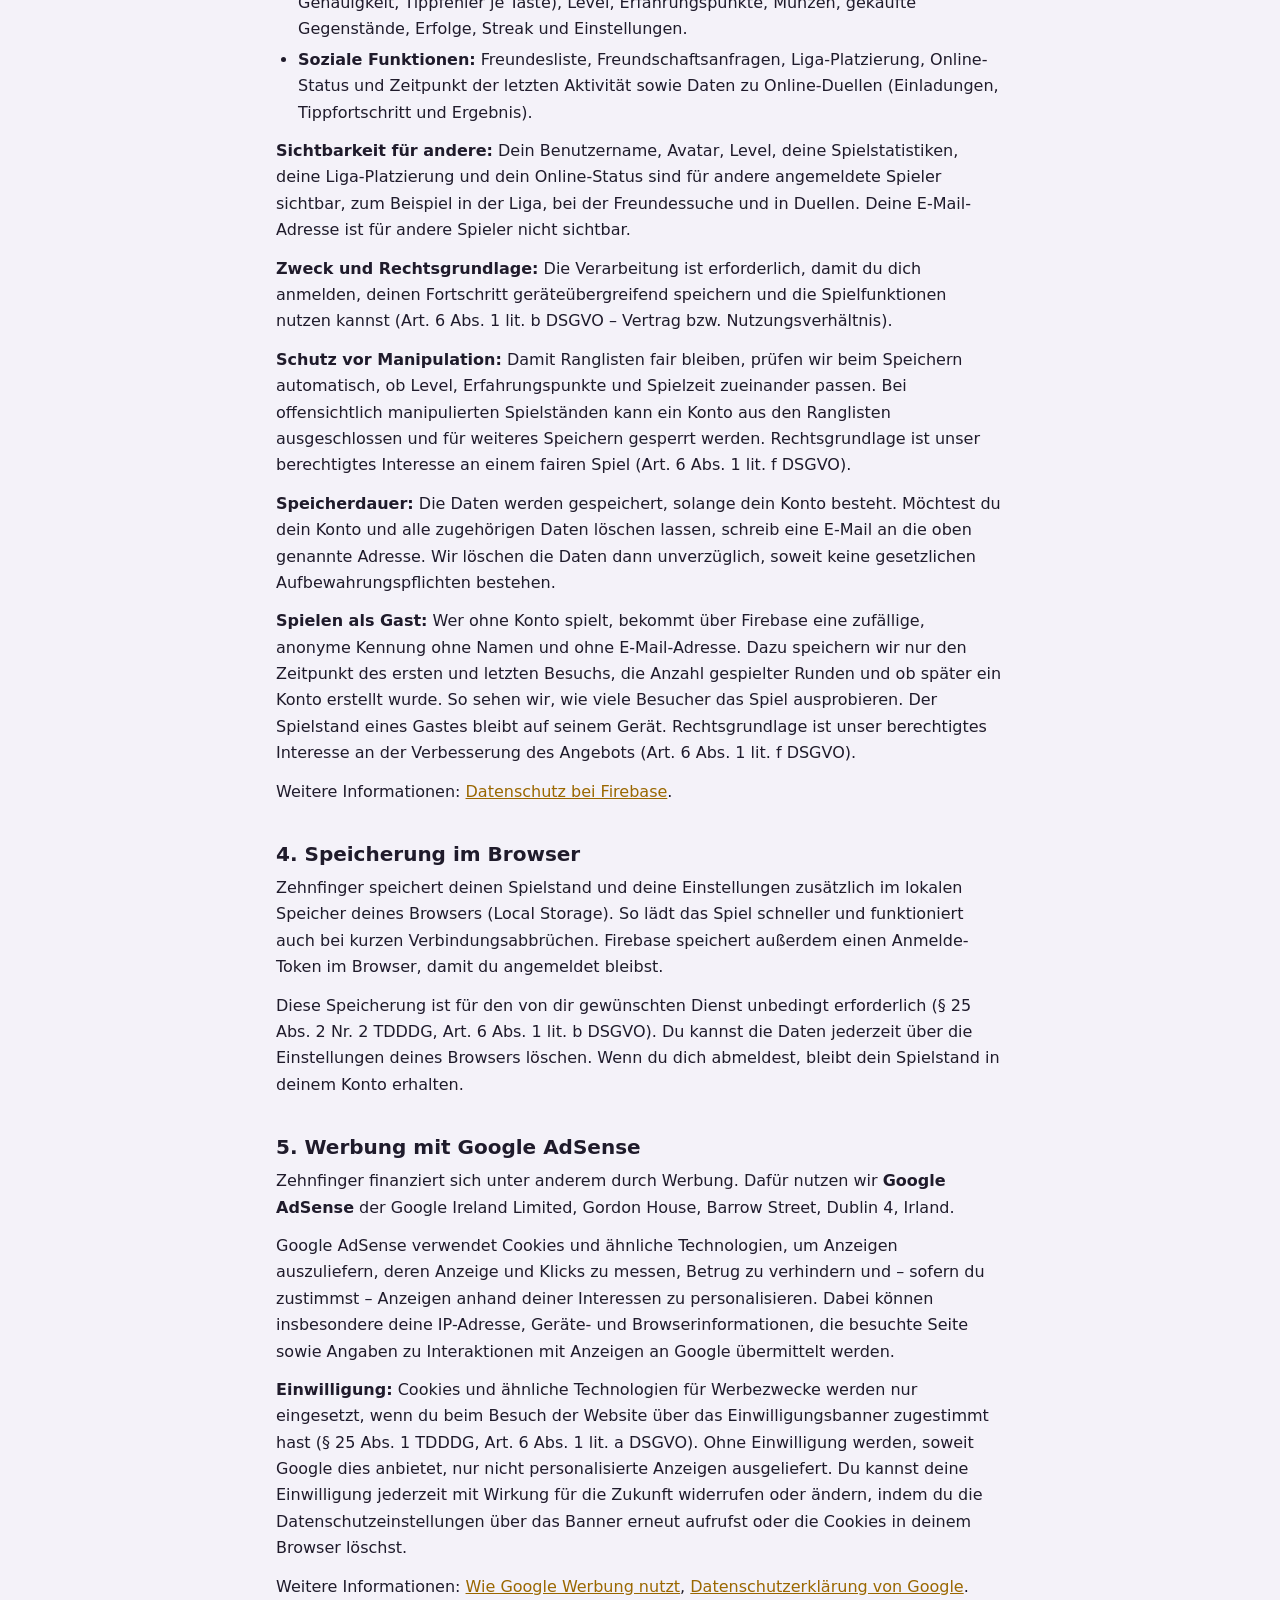
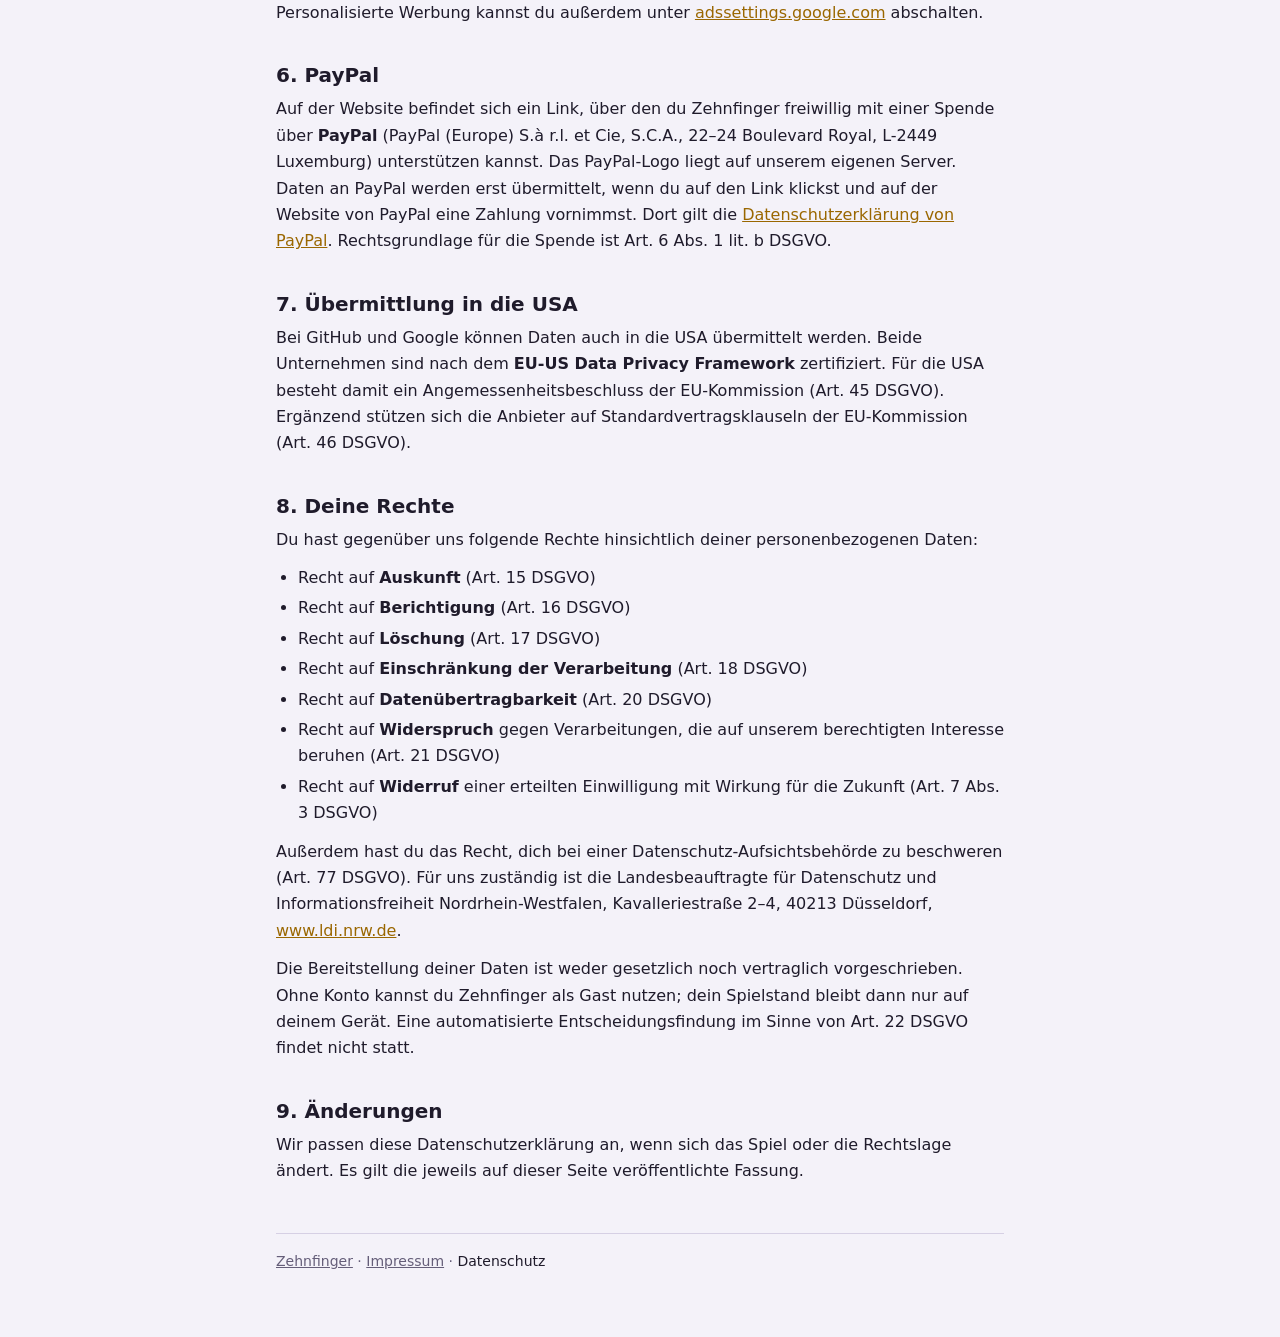
==== commit 21a759ef: "Schutz gegen Schummeln: Plausibilitäts-Regeln, XP-Tempogrenze, Sperren im Entwicklerbereich Co-Autho" ====
--- a/datenschutz.html
+++ b/datenschutz.html
@@ -46,6 +46,7 @@
 </ul>
 <p><b>Sichtbarkeit für andere:</b> Dein Benutzername, Avatar, Level, deine Spielstatistiken, deine Liga-Platzierung und dein Online-Status sind für andere angemeldete Spieler sichtbar, zum Beispiel in der Liga, bei der Freundessuche und in Duellen. Deine E-Mail-Adresse ist für andere Spieler nicht sichtbar.</p>
 <p><b>Zweck und Rechtsgrundlage:</b> Die Verarbeitung ist erforderlich, damit du dich anmelden, deinen Fortschritt geräteübergreifend speichern und die Spielfunktionen nutzen kannst (Art. 6 Abs. 1 lit. b DSGVO – Vertrag bzw. Nutzungsverhältnis).</p>
+<p><b>Schutz vor Manipulation:</b> Damit Ranglisten fair bleiben, prüfen wir beim Speichern automatisch, ob Level, Erfahrungspunkte und Spielzeit zueinander passen. Bei offensichtlich manipulierten Spielständen kann ein Konto aus den Ranglisten ausgeschlossen und für weiteres Speichern gesperrt werden. Rechtsgrundlage ist unser berechtigtes Interesse an einem fairen Spiel (Art. 6 Abs. 1 lit. f DSGVO).</p>
 <p><b>Speicherdauer:</b> Die Daten werden gespeichert, solange dein Konto besteht. Möchtest du dein Konto und alle zugehörigen Daten löschen lassen, schreib eine E-Mail an die oben genannte Adresse. Wir löschen die Daten dann unverzüglich, soweit keine gesetzlichen Aufbewahrungspflichten bestehen.</p>
 <p><b>Spielen als Gast:</b> Wer ohne Konto spielt, bekommt über Firebase eine zufällige, anonyme Kennung ohne Namen und ohne E-Mail-Adresse. Dazu speichern wir nur den Zeitpunkt des ersten und letzten Besuchs, die Anzahl gespielter Runden und ob später ein Konto erstellt wurde. So sehen wir, wie viele Besucher das Spiel ausprobieren. Der Spielstand eines Gastes bleibt auf seinem Gerät. Rechtsgrundlage ist unser berechtigtes Interesse an der Verbesserung des Angebots (Art. 6 Abs. 1 lit. f DSGVO).</p>
 <p>Weitere Informationen: <a href="https://firebase.google.com/support/privacy" target="_blank" rel="noopener">Datenschutz bei Firebase</a>.</p>
